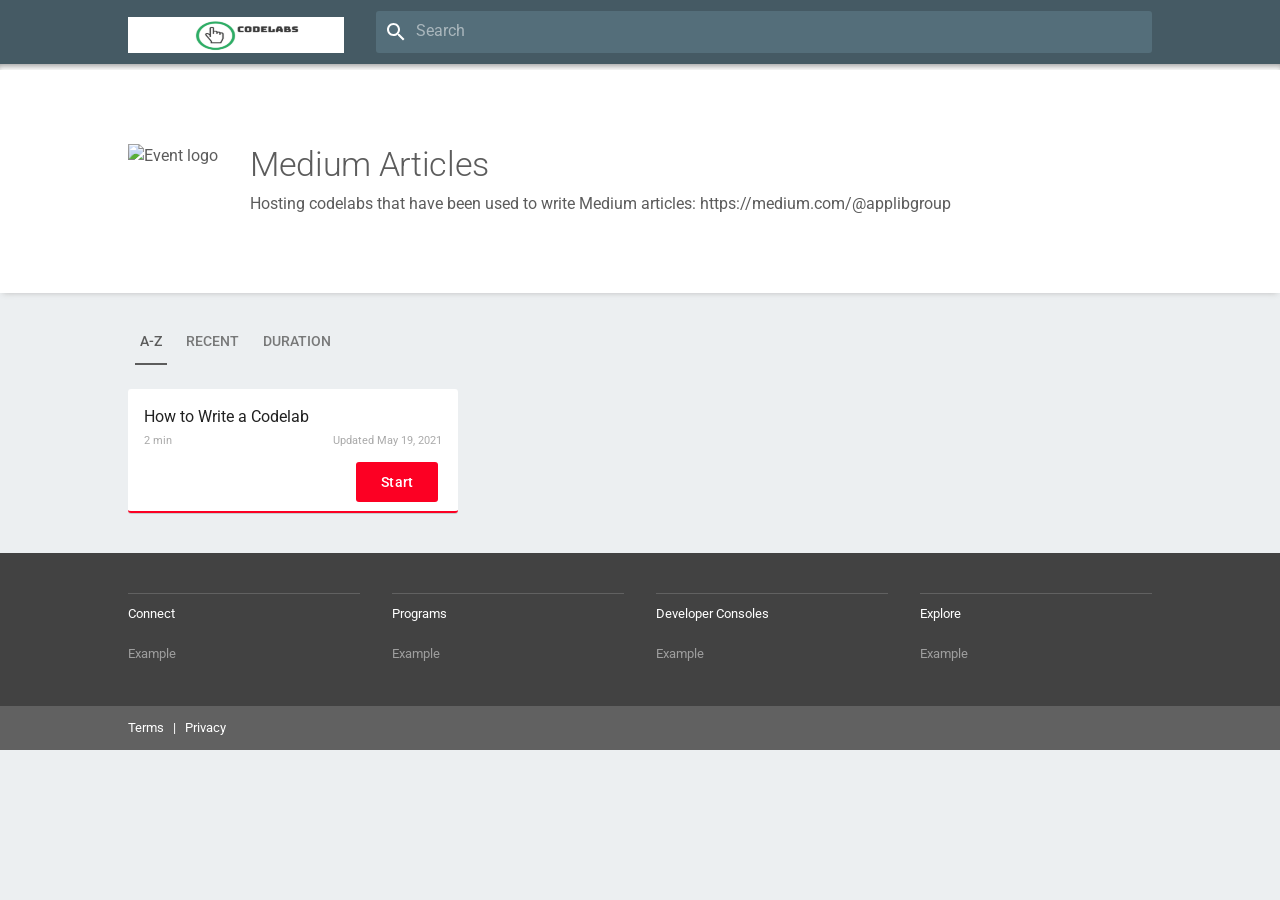
==== medium.html @ e2c579e4 "abc" ====
<!--
@license
Copyright (c) 2016 The Polymer Project Authors. All rights reserved.
This code may only be used under the BSD style license found at http://polymer.github.io/LICENSE.txt
The complete set of authors may be found at http://polymer.github.io/AUTHORS.txt
The complete set of contributors may be found at http://polymer.github.io/CONTRIBUTORS.txt
Code distributed by Google as part of the polymer project is also
subject to an additional IP rights grant found at http://polymer.github.io/PATENTS.txt
-->

<!doctype html>
<html lang="en">
<head>
  <meta charset="utf-8">
  <meta name="description" content="Hosting codelabs that have been used to write Medium articles: https://medium.com/@applibgroup">
  <meta name="viewport" content="width=device-width, initial-scale=1.0">
  <meta name="generator" content="Medium Articles">
  <meta name="application-name" content="Medium Articles">
  <link rel="canonical" href="https://example.com/medium/" />
  <link rel="preconnect" href="https://www.google-analytics.com" />

  <script>
    window.ga=window.ga||function(){(ga.q=ga.q||[]).push(arguments)};ga.l=+new Date;
    ga('create', 'UA-49880327-14', 'auto');
    ga('send', 'pageview');
    
  </script>
  <script async src='https://www.google-analytics.com/analytics.js'></script>

  <title>Medium Articles</title>

  <link rel="stylesheet" href="/styles/main.css">

  

  <link rel="import" href="/elements/elements.html">

  <style is="custom-style">
    :root {
      --paper-tabs-selection-bar-color: currentcolor;
      --paper-input-container-underline: {
        display: none;
      };
      --paper-input-container-underline-focus: {
        display: none;
      };
    }

    .dropdown-filter {
      --paper-input-container: {
        padding: 8px;
      }
    }
  </style>

  <meta name="apple-mobile-web-app-capable" content="yes">
  <meta name="apple-mobile-web-app-status-bar-style" content="#455a64">
  <meta name="apple-mobile-web-app-title" content="Medium Articles">
  <link rel="apple-touch-icon" sizes="180x180" href="/images/favicons/apple-touch-icon.png">
  <link rel="icon" type="image/png" sizes="32x32" href="/images/favicons/favicon-32x32.png">
  <link rel="icon" type="image/png" sizes="194x194" href="/images/favicons/favicon-194x194.png">
  <link rel="icon" type="image/png" sizes="192x192" href="/images/favicons/android-chrome-192x192.png">
  <link rel="icon" type="image/png" sizes="16x16" href="/images/favicons/favicon-16x16.png">
  <link rel="manifest" href="site.webmanifest">
  <link rel="mask-icon" href="/images/favicons/safari-pinned-tab.svg" color="#455a64">
  <meta name="msapplication-TileColor" content="#455a64">
  <meta name="msapplication-TileImage" content="/images/favicons/mstile-144x144.png">
  <meta name="theme-color" content="#455a64">

  <meta name="og:type" property="og:type" content="website" />
  <meta name="og:title" property="og:title" content="Medium Articles" />
  <meta name="og:description" property="og:description" content="Hosting codelabs that have been used to write Medium articles: https://medium.com/@applibgroup" />
  <meta name="og:url" property="og:url" content="https://example.com/medium/" />
  <meta name="og:site_name" property="og:site_name" content="Codelabs" />
  <meta name="og:determiner" property="og:determiner" content="the" />
  <meta name="og:locale" property="og:locale" content="en_US" />
  <meta name="og:image" property="og:image" content="/images/og-image.png" />
  <meta name="og:image:url" property="og:image:url" content="/images/og-image.png" />
  <meta name="og:image:type" property="og:image:type" content="image/png" />
  <meta name="og:image:width" property="og:image:width" content="1200" />
  <meta name="og:image:height" property="og:image:height" content="1200" />
  <meta name="og:image:alt" property="og:image:alt" content="Codelabs" />

  <meta name="twitter:card" property="twitter:card" content="summary_large_image" />
  <meta name="twitter:title" property="twitter:title" content="Medium Articles" />
  <meta name="twitter:description" property="twitter:description" content="Hosting codelabs that have been used to write Medium articles: https://medium.com/@applibgroup" />
  <meta name="twitter:image" property="twitter:image" content="/images/og-image.png" />
  <meta name="twitter:url" property="twitter:url" content="https://example.com/medium/" />
</head>

<body id="app" is="body-bind" class="loading fullbleed view">
  <paper-header-panel id="main" mode="standard" main>
    
    <div id="mainToolbar" class="paper-header">
      <div class="site-width layout horizontal">
        <a href="/">
          <img src="/images/logo.png" class="logo-devs" alt="Codelabs Logo">
        </a>
        <div id="searchbar">
          <paper-input-container no-label-float>
            <paper-icon-button prefix icon="search"></paper-icon-button>
            <label>Search</label>
            <input is="iron-input" bind-value="{{searchVal}}" on-keydown="onSearchKeyDown">
          </paper-input-container>
        </div>
      </div>
    </div>
    

    
    <header id="banner" down>
      <div class="site-width">
        <div class="banner-description">
            <img id="logo" src="/medium/medium-logo.jpg" alt="Event logo">
            <div class="banner-meta">
              <h3>Medium Articles</h3>
              <p>Hosting codelabs that have been used to write Medium articles: https://medium.com/@applibgroup</p>
              
            </div>
          </div>
      </div>
    </header>

    <main>
      <div id="filters" class="site-width layout horizontal center justified">
        <div id="sortby">
          <paper-tabs selected="0" noink on-iron-activate="sortBy">
            <paper-tab>A-Z</paper-tab>
            <paper-tab>Recent</paper-tab>
            <paper-tab>Duration</paper-tab>
          </paper-tabs>
        </div>

        </div>

      <card-sorter id="cards" class="site-width">
        
          
            
            <a href="/codelabs/how-to-write-a-codelab/index.html?index=..%2F..medium" on-tap="navigate"
               class="codelab-card category-sample"
               data-category="sample"
               data-title="How to Write a Codelab"
               data-duration="2"
               data-updated="2021-05-19T20:21:31+05:30"
               data-tags="medium"
               data-pin="">
              <div class="description">How to Write a Codelab</div>
              <div class="card-duration">
                <span>2 min </span>
                <span>Updated May 19, 2021</span>
              </div>
              <div class="card-footer">
                <div class="category-icon sample-icon"></div>
                <paper-button class="sample-bg">Start</paper-button>
              </div>
            </a>
          
      </card-sorter>

      <div id="loading-placeholder" class="site-width">
        Loading Codelabs, please wait...
      </div>
    </main>

    <footer id="footer">
      <div class="footer-wrapper site-width">
        <div class="link-list">
          <label>Connect</label>
          <ul>
            <li><a href="https://www.example.com/">Example</a></li>
          </ul>
        </div>
        <div class="link-list">
          <label>Programs</label>
          <ul>
            <li><a href="https://www.example.com/">Example</a></li>
          </ul>
        </div>
        <div class="link-list">
          <label>Developer Consoles</label>
          <ul>
            <li><a href="https://www.example.com/">Example</a></li>
          </ul>
        </div>
        <div class="link-list">
          <label>Explore</label>
           <ul>
            <li><a href="https://www.example.com/">Example</a></li>
          </ul>
        </div>
      </div>
    </footer>

    <div class="footerbar">
      <div class="site-width layout horizontal center justified">
        <span>
          <a href="https://example.com">Terms</a>
          &nbsp; | &nbsp;
          <a href="https://example.com">Privacy</a>
        </span>
      </div>
    </div>

  </paper-header-panel>

  <script src="/scripts/main.js"></script>
</body>
</html>
---- styles/main.css ----
/**
 * Copyright 2015 Google Inc. All rights reserved.
 *
 * Licensed under the Apache License, Version 2.0 (the "License");
 * you may not use this file except in compliance with the License.
 * You may obtain a copy of the License at
 *
 *     http://www.apache.org/licenses/LICENSE-2.0
 *
 * Unless required by applicable law or agreed to in writing, software
 * distributed under the License is distributed on an "AS IS" BASIS,
 * WITHOUT WARRANTIES OR CONDITIONS OF ANY KIND, either express or implied.
 * See the License for the specific language governing permissions and
 * limitations under the License.
 */
/**
 * Copyright 2015 Google Inc. All rights reserved.
 *
 * Licensed under the Apache License, Version 2.0 (the "License");
 * you may not use this file except in compliance with the License.
 * You may obtain a copy of the License at
 *
 *     http://www.apache.org/licenses/LICENSE-2.0
 *
 * Unless required by applicable law or agreed to in writing, software
 * distributed under the License is distributed on an "AS IS" BASIS,
 * WITHOUT WARRANTIES OR CONDITIONS OF ANY KIND, either express or implied.
 * See the License for the specific language governing permissions and
 * limitations under the License.
 */
/*******************************
          Flex Layout
*******************************/
.layout.horizontal,
.layout.horizontal-reverse,
.layout.vertical,
.layout.vertical-reverse {
  display: flex;
}

.layout.horizontal {
  flex-direction: row;
}

.layout.vertical {
  flex-direction: column;
}

.layout.wrap {
  flex-wrap: wrap;
}

.flex,
.flex-1 {
  -ms-flex: 1;
  -webkit-flex: 1;
  flex: 1;
}

/* alignment in cross axis */
.layout.start {
  align-items: flex-start;
}

.layout.center,
.layout.center-center {
  align-items: center;
}

.layout.end {
  align-items: flex-end;
}

/* alignment in main axis */
.layout.start-justified {
  justify-content: flex-start;
}

.layout.center-justified,
.layout.center-center {
  justify-content: center;
}

.layout.end-justified {
  justify-content: flex-end;
}

.layout.around-justified {
  justify-content: space-around;
}

.layout.justified {
  justify-content: space-between;
}

/* self alignment */
.self-start {
  align-self: flex-start;
}

.self-center {
  align-self: center;
}

.self-end {
  align-self: flex-end;
}

.self-stretch {
  align-self: stretch;
}

/*******************************
          Other Layout
*******************************/
.block {
  display: block;
}

/* IE 10 support for HTML5 hidden attr */
[hidden] {
  display: none !important;
}

.invisible {
  visibility: hidden !important;
}

.relative {
  position: relative;
}

.fit {
  position: absolute;
  top: 0;
  right: 0;
  bottom: 0;
  left: 0;
}

body.fullbleed {
  margin: 0;
  height: 100vh;
}

.scroll {
  -webkit-overflow-scrolling: touch;
  overflow: auto;
}

/**
 * Copyright 2015 Google Inc. All rights reserved.
 *
 * Licensed under the Apache License, Version 2.0 (the "License");
 * you may not use this file except in compliance with the License.
 * You may obtain a copy of the License at
 *
 *     http://www.apache.org/licenses/LICENSE-2.0
 *
 * Unless required by applicable law or agreed to in writing, software
 * distributed under the License is distributed on an "AS IS" BASIS,
 * WITHOUT WARRANTIES OR CONDITIONS OF ANY KIND, either express or implied.
 * See the License for the specific language governing permissions and
 * limitations under the License.
 */
/**
 * Copyright 2015 Google Inc. All rights reserved.
 *
 * Licensed under the Apache License, Version 2.0 (the "License");
 * you may not use this file except in compliance with the License.
 * You may obtain a copy of the License at
 *
 *     http://www.apache.org/licenses/LICENSE-2.0
 *
 * Unless required by applicable law or agreed to in writing, software
 * distributed under the License is distributed on an "AS IS" BASIS,
 * WITHOUT WARRANTIES OR CONDITIONS OF ANY KIND, either express or implied.
 * See the License for the specific language governing permissions and
 * limitations under the License.
 */
body {
  font-family: 'Roboto', 'Noto', sans-serif;
  -webkit-font-smoothing: antialiased;
  font-size: 16px;
  font-weight: 400;
  line-height: 24px;
  color: #5c5c5c;
}

h1 {
  font-family: 'Roboto', 'Noto', sans-serif;
  -webkit-font-smoothing: antialiased;
  white-space: nowrap;
  overflow: hidden;
  text-overflow: ellipsis;
  font-size: 56px;
  font-weight: 400;
  letter-spacing: -.026em;
  line-height: 60px;
}

h2 {
  font-family: 'Roboto', 'Noto', sans-serif;
  -webkit-font-smoothing: antialiased;
  font-size: 45px;
  font-weight: 400;
  letter-spacing: -.018em;
  line-height: 48px;
}

h3 {
  font-family: 'Roboto', 'Noto', sans-serif;
  -webkit-font-smoothing: antialiased;
  font-size: 34px;
  font-weight: 400;
  letter-spacing: -.01em;
  line-height: 40px;
}

h4 {
  font-family: 'Roboto', 'Noto', sans-serif;
  -webkit-font-smoothing: antialiased;
  font-size: 24px;
  font-weight: 400;
  letter-spacing: -.012em;
  line-height: 32px;
}

/**
 * Copyright 2015 Google Inc. All rights reserved.
 *
 * Licensed under the Apache License, Version 2.0 (the "License");
 * you may not use this file except in compliance with the License.
 * You may obtain a copy of the License at
 *
 *     http://www.apache.org/licenses/LICENSE-2.0
 *
 * Unless required by applicable law or agreed to in writing, software
 * distributed under the License is distributed on an "AS IS" BASIS,
 * WITHOUT WARRANTIES OR CONDITIONS OF ANY KIND, either express or implied.
 * See the License for the specific language governing permissions and
 * limitations under the License.
 */
/**
 * Copyright 2015 Google Inc. All rights reserved.
 *
 * Licensed under the Apache License, Version 2.0 (the "License");
 * you may not use this file except in compliance with the License.
 * You may obtain a copy of the License at
 *
 *     http://www.apache.org/licenses/LICENSE-2.0
 *
 * Unless required by applicable law or agreed to in writing, software
 * distributed under the License is distributed on an "AS IS" BASIS,
 * WITHOUT WARRANTIES OR CONDITIONS OF ANY KIND, either express or implied.
 * See the License for the specific language governing permissions and
 * limitations under the License.
 */
/* Colors */
/* Typography */
/* Breakpoints */
/**
 * Copyright 2015 Google Inc. All rights reserved.
 *
 * Licensed under the Apache License, Version 2.0 (the "License");
 * you may not use this file except in compliance with the License.
 * You may obtain a copy of the License at
 *
 *     http://www.apache.org/licenses/LICENSE-2.0
 *
 * Unless required by applicable law or agreed to in writing, software
 * distributed under the License is distributed on an "AS IS" BASIS,
 * WITHOUT WARRANTIES OR CONDITIONS OF ANY KIND, either express or implied.
 * See the License for the specific language governing permissions and
 * limitations under the License.
 */
* {
  box-sizing: border-box;
  margin: 0;
  outline: none;
}

body {
  background: #ECEFF1;
}

body.view #banner {
  padding-top: calc(56px + 24px);
  padding-bottom: 24px;
  position: relative;
}

body #loading-placeholder {
  display: none;
  padding: 40px 0;
  text-align: center;
}

body.loading card-sorter#cards {
  display: none;
}

body.loading div#filters,
body.loading div#searchbar {
  display: none;
}

body.loading div#loading-placeholder {
  display: block;
}

b {
  font-weight: 500;
}

a {
  text-decoration: none;
  color: currentcolor;
}

ul, li {
  list-style: none;
  padding: 0;
}

.site-width {
  margin: 0 auto;
  width: 90vw;
  max-width: 1024px;
}

#banner {
  background-color: #fff;
  padding: 0 40px 0 40px;
  padding: 40px 0 48px 0;
  box-shadow: 0px 3px 6px -3px #BDBDBD;
}

#banner[down] .banner-slider {
  transform: none;
}

#banner[down] .banner-title {
  visibility: hidden;
}

#banner h2, #banner h3 {
  font-weight: 300;
}

#banner #logo {
  height: 125px;
  width: auto;
  max-width: 100%;
}

#banner .banner-slider {
  position: absolute;
  top: 0;
  max-width: 100%;
  width: 100%;
  background-color: #ECEFF1;
  color: #546E7A;
  padding: 8px 0;
  transform: translateY(-100%);
  transition: transform 400ms cubic-bezier(0, 0, 0.2, 1);
  will-change: transform;
}

#banner .banner-slider h3 {
  font-size: 30px;
}

#banner .banner_arrows {
  margin-left: 16px;
}

#banner .banner-title {
  margin-bottom: 8px;
}

#banner .banner-description .banner-meta {
  padding: 0 32px 0 32px;
}

#banner .banner-description .banner-meta h3 {
  margin-bottom: 8px;
}

#banner paper-button {
  font-family: 'Roboto', 'Noto', sans-serif;
  -webkit-font-smoothing: antialiased;
  font-size: 14px;
  font-weight: 500;
  text-transform: uppercase;
  line-height: 1;
  letter-spacing: 0.01em;
  background-color: #607D8B;
  padding: 8px 16px;
  min-width: 150px;
  color: #fff;
  text-align: center;
  line-height: initial;
}

#banner paper-button.iron-selected {
  background-color: #455a64;
}

#sortby {
  padding: 24px 0;
  justify-content: center;
}

#sortby paper-tabs {
  text-transform: uppercase;
}

#sortby paper-tabs paper-tab {
  padding: 0 5px;
  margin: auto 7px;
}

.paper-button-0,
.paper-menu-button-0 {
  border-radius: 3px !important;
}

.dropdown-filter {
  background-color: #fff;
  border-radius: 3px;
}

.dropdown-content {
  border-radius: 3px !important;
}

.dropdown-content paper-item:hover {
  background: #EEEEEE;
  cursor: pointer;
}

@media (max-width: 767px) {
  #banner {
    padding: 16px 0;
    line-height: 16px;
  }
  #banner paper-button {
    display: inline-block;
    margin: 16px 0 0 0;
  }
  #filters {
    padding: 0;
    margin: 0;
    height: 20px;
    visibility: hidden;
  }
  .banner-info {
    line-height: 24px;
    align-self: flex-start;
    width: 100%;
  }
  .banner-description {
    display: flex;
    flex-direction: column;
    align-items: center;
  }
  .banner-technologies {
    position: absolute;
    width: 100%;
    left: 0;
    z-index: 1;
  }
  .banner-title {
    font-size: 7vw;
  }
  .banner-meta {
    display: none;
  }
  #logo {
    margin-bottom: 16px;
  }
  .filters {
    width: 100%;
  }
}

@media (min-width: 768px) {
  #banner paper-button {
    margin-bottom: 16px;
  }
  #banner .banner-title {
    margin-bottom: 16px;
  }
  .banner-info {
    margin-right: 32px;
    line-height: 32px;
  }
  .banner-info a {
    text-decoration: underline;
  }
  .banner-description {
    display: flex;
  }
  .banner-description .banner-info {
    flex: 1;
  }
}

/**
 * Copyright 2015 Google Inc. All rights reserved.
 *
 * Licensed under the Apache License, Version 2.0 (the "License");
 * you may not use this file except in compliance with the License.
 * You may obtain a copy of the License at
 *
 *     http://www.apache.org/licenses/LICENSE-2.0
 *
 * Unless required by applicable law or agreed to in writing, software
 * distributed under the License is distributed on an "AS IS" BASIS,
 * WITHOUT WARRANTIES OR CONDITIONS OF ANY KIND, either express or implied.
 * See the License for the specific language governing permissions and
 * limitations under the License.
 */
/**
 * Copyright 2015 Google Inc. All rights reserved.
 *
 * Licensed under the Apache License, Version 2.0 (the "License");
 * you may not use this file except in compliance with the License.
 * You may obtain a copy of the License at
 *
 *     http://www.apache.org/licenses/LICENSE-2.0
 *
 * Unless required by applicable law or agreed to in writing, software
 * distributed under the License is distributed on an "AS IS" BASIS,
 * WITHOUT WARRANTIES OR CONDITIONS OF ANY KIND, either express or implied.
 * See the License for the specific language governing permissions and
 * limitations under the License.
 */
/* Colors */
/* Typography */
/* Breakpoints */
#mainToolbar {
  display: flex;
  align-items: center;
  height: 64px;
  background-color: #455a64;
  color: #fff;
  padding: 16px;
}

#mainToolbar paper-icon-button[icon="menu"] {
  flex-shrink: 0;
}

#mainToolbar a {
  display: flex;
  align-items: center;
}

#mainToolbar .logo-icon {
  margin-right: 16px;
  width: 30px;
  height: 24px;
}

#mainToolbar .logo-devs {
  width: 216px;
  height: 36px;
  margin-top: 5px;
}

#searchbar {
  border-radius: 3px;
}

#searchbar paper-input-container {
  padding: 0;
}

#searchbar paper-input-container label, #searchbar paper-input-container input {
  color: #fff;
}

#searchbar paper-input-container label {
  opacity: 0.5;
}

@media (min-width: 768px) {
  #searchbar {
    background-color: #546E7A;
    transition: background-color 400ms cubic-bezier(0, 0, 0.2, 1);
    width: 100%;
  }
  #searchbar:hover {
    background-color: #78909C;
  }
  .logo-devs {
    margin: 5px 32px 0 0;
  }
}

@media (max-width: 767px) {
  #searchbar paper-input-container {
    display: none;
  }
  #mainToolbar {
    height: 56px;
  }
  #mainToolbar paper-icon-button[icon="menu"] {
    width: 40px;
    margin-right: 8px;
  }
}

/**
 * Copyright 2015 Google Inc. All rights reserved.
 *
 * Licensed under the Apache License, Version 2.0 (the "License");
 * you may not use this file except in compliance with the License.
 * You may obtain a copy of the License at
 *
 *     http://www.apache.org/licenses/LICENSE-2.0
 *
 * Unless required by applicable law or agreed to in writing, software
 * distributed under the License is distributed on an "AS IS" BASIS,
 * WITHOUT WARRANTIES OR CONDITIONS OF ANY KIND, either express or implied.
 * See the License for the specific language governing permissions and
 * limitations under the License.
 */
/**
 * Copyright 2015 Google Inc. All rights reserved.
 *
 * Licensed under the Apache License, Version 2.0 (the "License");
 * you may not use this file except in compliance with the License.
 * You may obtain a copy of the License at
 *
 *     http://www.apache.org/licenses/LICENSE-2.0
 *
 * Unless required by applicable law or agreed to in writing, software
 * distributed under the License is distributed on an "AS IS" BASIS,
 * WITHOUT WARRANTIES OR CONDITIONS OF ANY KIND, either express or implied.
 * See the License for the specific language governing permissions and
 * limitations under the License.
 */
/* Colors */
/* Typography */
/* Breakpoints */
/**
 * Copyright 2015 Google Inc. All rights reserved.
 *
 * Licensed under the Apache License, Version 2.0 (the "License");
 * you may not use this file except in compliance with the License.
 * You may obtain a copy of the License at
 *
 *     http://www.apache.org/licenses/LICENSE-2.0
 *
 * Unless required by applicable law or agreed to in writing, software
 * distributed under the License is distributed on an "AS IS" BASIS,
 * WITHOUT WARRANTIES OR CONDITIONS OF ANY KIND, either express or implied.
 * See the License for the specific language governing permissions and
 * limitations under the License.
 */
/* Google colors */
/* Other colors */
/* Mixins */
/* Actual CSS classes */
.about-bg, .ads-bg, .android-wear-bg, .assistant-bg, .docs-bg, .drive-bg, .blockly-bg, .chrome-bg, .google-chrome-bg, .googlechrome-bg, .cloud-bg, .cloud-about-bg, .cloud-general-bg, .cloud-other-bg, .cloud-others-bg, .cloud-platform-bg, .cloud-tools-bg, .cloud-cloud-tools-bg, .cloud-appengine-bg, .cloud-app-engine-bg, .cloud-bigquery-bg, .cloud-big-query-bg, .bigquery-bg, .big-query-bg, .cloud-build-bg, .cloud-compute-bg, .cloud-compute-engine-bg, .cloud-data-bg, .cloud-datalab-bg, .cloud-data-lab-bg, .cloud-iam-bg, .cloud-iot-bg, .cloud-iot-core-bg, .iot-core-bg, .iot-bg, .cloud-key-management-service-bg, .cloud-kms-bg, .cloud-ml-bg, .cloud-machine-learning-bg, .cloud-monitoring-bg, .cloud-monitor-bg, .cloud-networking-bg, .cloud-network-bg, .cloud-security-bg, .cloud-security-command-center-bg, .cloud-sql-bg, .cloud-web-bg, .search-bg, .wear-bg, .wear-os-bg, .web-bg {
  background-color: #4285f4;
}

.codelab-card.category-about, .codelab-card.category-ads, .codelab-card.category-android-wear, .codelab-card.category-assistant, .codelab-card.category-docs, .codelab-card.category-drive, .codelab-card.category-blockly, .codelab-card.category-chrome, .codelab-card.category-google-chrome, .codelab-card.category-googlechrome, .codelab-card.category-cloud, .codelab-card.category-cloud-about, .codelab-card.category-cloud-general, .codelab-card.category-cloud-other, .codelab-card.category-cloud-others, .codelab-card.category-cloud-platform, .codelab-card.category-cloud-tools, .codelab-card.category-cloud-cloud-tools, .codelab-card.category-cloud-appengine, .codelab-card.category-cloud-app-engine, .codelab-card.category-cloud-bigquery, .codelab-card.category-cloud-big-query, .codelab-card.category-bigquery, .codelab-card.category-big-query, .codelab-card.category-cloud-build, .codelab-card.category-cloud-compute, .codelab-card.category-cloud-compute-engine, .codelab-card.category-cloud-data, .codelab-card.category-cloud-datalab, .codelab-card.category-cloud-data-lab, .codelab-card.category-cloud-iam, .codelab-card.category-cloud-iot, .codelab-card.category-cloud-iot-core, .codelab-card.category-iot-core, .codelab-card.category-iot, .codelab-card.category-cloud-key-management-service, .codelab-card.category-cloud-kms, .codelab-card.category-cloud-ml, .codelab-card.category-cloud-machine-learning, .codelab-card.category-cloud-monitoring, .codelab-card.category-cloud-monitor, .codelab-card.category-cloud-networking, .codelab-card.category-cloud-network, .codelab-card.category-cloud-security, .codelab-card.category-cloud-security-command-center, .codelab-card.category-cloud-sql, .codelab-card.category-cloud-web, .codelab-card.category-search, .codelab-card.category-wear, .codelab-card.category-wear-os, .codelab-card.category-web {
  border-bottom-color: #4285f4;
}

.about-icon, .search-icon {
  background-image: url("/images/icons/google-g.svg");
}

.about-bg, .ads-bg, .android-wear-bg, .assistant-bg, .docs-bg, .drive-bg, .blockly-bg, .chrome-bg, .google-chrome-bg, .googlechrome-bg, .cloud-bg, .cloud-about-bg, .cloud-general-bg, .cloud-other-bg, .cloud-others-bg, .cloud-platform-bg, .cloud-tools-bg, .cloud-cloud-tools-bg, .cloud-appengine-bg, .cloud-app-engine-bg, .cloud-bigquery-bg, .cloud-big-query-bg, .bigquery-bg, .big-query-bg, .cloud-build-bg, .cloud-compute-bg, .cloud-compute-engine-bg, .cloud-data-bg, .cloud-datalab-bg, .cloud-data-lab-bg, .cloud-iam-bg, .cloud-iot-bg, .cloud-iot-core-bg, .iot-core-bg, .iot-bg, .cloud-key-management-service-bg, .cloud-kms-bg, .cloud-ml-bg, .cloud-machine-learning-bg, .cloud-monitoring-bg, .cloud-monitor-bg, .cloud-networking-bg, .cloud-network-bg, .cloud-security-bg, .cloud-security-command-center-bg, .cloud-sql-bg, .cloud-web-bg, .search-bg, .wear-bg, .wear-os-bg, .web-bg {
  background-color: #4285f4;
}

.codelab-card.category-about, .codelab-card.category-ads, .codelab-card.category-android-wear, .codelab-card.category-assistant, .codelab-card.category-docs, .codelab-card.category-drive, .codelab-card.category-blockly, .codelab-card.category-chrome, .codelab-card.category-google-chrome, .codelab-card.category-googlechrome, .codelab-card.category-cloud, .codelab-card.category-cloud-about, .codelab-card.category-cloud-general, .codelab-card.category-cloud-other, .codelab-card.category-cloud-others, .codelab-card.category-cloud-platform, .codelab-card.category-cloud-tools, .codelab-card.category-cloud-cloud-tools, .codelab-card.category-cloud-appengine, .codelab-card.category-cloud-app-engine, .codelab-card.category-cloud-bigquery, .codelab-card.category-cloud-big-query, .codelab-card.category-bigquery, .codelab-card.category-big-query, .codelab-card.category-cloud-build, .codelab-card.category-cloud-compute, .codelab-card.category-cloud-compute-engine, .codelab-card.category-cloud-data, .codelab-card.category-cloud-datalab, .codelab-card.category-cloud-data-lab, .codelab-card.category-cloud-iam, .codelab-card.category-cloud-iot, .codelab-card.category-cloud-iot-core, .codelab-card.category-iot-core, .codelab-card.category-iot, .codelab-card.category-cloud-key-management-service, .codelab-card.category-cloud-kms, .codelab-card.category-cloud-ml, .codelab-card.category-cloud-machine-learning, .codelab-card.category-cloud-monitoring, .codelab-card.category-cloud-monitor, .codelab-card.category-cloud-networking, .codelab-card.category-cloud-network, .codelab-card.category-cloud-security, .codelab-card.category-cloud-security-command-center, .codelab-card.category-cloud-sql, .codelab-card.category-cloud-web, .codelab-card.category-search, .codelab-card.category-wear, .codelab-card.category-wear-os, .codelab-card.category-web {
  border-bottom-color: #4285f4;
}

.ads-icon {
  background-image: url("/images/icons/google-ads.svg");
}

.analytics-bg {
  background-color: #f37c22;
}

.codelab-card.category-analytics {
  border-bottom-color: #f37c22;
}

.analytics-icon {
  background-image: url("/images/icons/google-analytics.svg");
}

.android-bg, .android-kotlin-bg, .android-tv-bg {
  background-color: #a4c639;
}

.codelab-card.category-android, .codelab-card.category-android-kotlin, .codelab-card.category-android-tv {
  border-bottom-color: #a4c639;
}

.android-icon, .android-kotlin-icon, .android-tv-icon {
  background-image: url("/images/icons/android.svg");
}

.android-auto-bg {
  background-color: #03a9f4;
}

.codelab-card.category-android-auto {
  border-bottom-color: #03a9f4;
}

.android-auto-icon {
  background-image: url("/images/icons/android-auto.svg");
}

.android-things-bg {
  background-color: #6c6c6c;
}

.codelab-card.category-android-things {
  border-bottom-color: #6c6c6c;
}

.android-things-icon {
  background-image: url("/images/icons/android-things.svg");
}

.about-bg, .ads-bg, .android-wear-bg, .assistant-bg, .docs-bg, .drive-bg, .blockly-bg, .chrome-bg, .google-chrome-bg, .googlechrome-bg, .cloud-bg, .cloud-about-bg, .cloud-general-bg, .cloud-other-bg, .cloud-others-bg, .cloud-platform-bg, .cloud-tools-bg, .cloud-cloud-tools-bg, .cloud-appengine-bg, .cloud-app-engine-bg, .cloud-bigquery-bg, .cloud-big-query-bg, .bigquery-bg, .big-query-bg, .cloud-build-bg, .cloud-compute-bg, .cloud-compute-engine-bg, .cloud-data-bg, .cloud-datalab-bg, .cloud-data-lab-bg, .cloud-iam-bg, .cloud-iot-bg, .cloud-iot-core-bg, .iot-core-bg, .iot-bg, .cloud-key-management-service-bg, .cloud-kms-bg, .cloud-ml-bg, .cloud-machine-learning-bg, .cloud-monitoring-bg, .cloud-monitor-bg, .cloud-networking-bg, .cloud-network-bg, .cloud-security-bg, .cloud-security-command-center-bg, .cloud-sql-bg, .cloud-web-bg, .search-bg, .wear-bg, .wear-os-bg, .web-bg {
  background-color: #4285f4;
}

.codelab-card.category-about, .codelab-card.category-ads, .codelab-card.category-android-wear, .codelab-card.category-assistant, .codelab-card.category-docs, .codelab-card.category-drive, .codelab-card.category-blockly, .codelab-card.category-chrome, .codelab-card.category-google-chrome, .codelab-card.category-googlechrome, .codelab-card.category-cloud, .codelab-card.category-cloud-about, .codelab-card.category-cloud-general, .codelab-card.category-cloud-other, .codelab-card.category-cloud-others, .codelab-card.category-cloud-platform, .codelab-card.category-cloud-tools, .codelab-card.category-cloud-cloud-tools, .codelab-card.category-cloud-appengine, .codelab-card.category-cloud-app-engine, .codelab-card.category-cloud-bigquery, .codelab-card.category-cloud-big-query, .codelab-card.category-bigquery, .codelab-card.category-big-query, .codelab-card.category-cloud-build, .codelab-card.category-cloud-compute, .codelab-card.category-cloud-compute-engine, .codelab-card.category-cloud-data, .codelab-card.category-cloud-datalab, .codelab-card.category-cloud-data-lab, .codelab-card.category-cloud-iam, .codelab-card.category-cloud-iot, .codelab-card.category-cloud-iot-core, .codelab-card.category-iot-core, .codelab-card.category-iot, .codelab-card.category-cloud-key-management-service, .codelab-card.category-cloud-kms, .codelab-card.category-cloud-ml, .codelab-card.category-cloud-machine-learning, .codelab-card.category-cloud-monitoring, .codelab-card.category-cloud-monitor, .codelab-card.category-cloud-networking, .codelab-card.category-cloud-network, .codelab-card.category-cloud-security, .codelab-card.category-cloud-security-command-center, .codelab-card.category-cloud-sql, .codelab-card.category-cloud-web, .codelab-card.category-search, .codelab-card.category-wear, .codelab-card.category-wear-os, .codelab-card.category-web {
  border-bottom-color: #4285f4;
}

.android-wear-icon, .wear-icon, .wear-os-icon {
  background-image: url("/images/icons/wear-os.svg");
}

.about-bg, .ads-bg, .android-wear-bg, .assistant-bg, .docs-bg, .drive-bg, .blockly-bg, .chrome-bg, .google-chrome-bg, .googlechrome-bg, .cloud-bg, .cloud-about-bg, .cloud-general-bg, .cloud-other-bg, .cloud-others-bg, .cloud-platform-bg, .cloud-tools-bg, .cloud-cloud-tools-bg, .cloud-appengine-bg, .cloud-app-engine-bg, .cloud-bigquery-bg, .cloud-big-query-bg, .bigquery-bg, .big-query-bg, .cloud-build-bg, .cloud-compute-bg, .cloud-compute-engine-bg, .cloud-data-bg, .cloud-datalab-bg, .cloud-data-lab-bg, .cloud-iam-bg, .cloud-iot-bg, .cloud-iot-core-bg, .iot-core-bg, .iot-bg, .cloud-key-management-service-bg, .cloud-kms-bg, .cloud-ml-bg, .cloud-machine-learning-bg, .cloud-monitoring-bg, .cloud-monitor-bg, .cloud-networking-bg, .cloud-network-bg, .cloud-security-bg, .cloud-security-command-center-bg, .cloud-sql-bg, .cloud-web-bg, .search-bg, .wear-bg, .wear-os-bg, .web-bg {
  background-color: #4285f4;
}

.codelab-card.category-about, .codelab-card.category-ads, .codelab-card.category-android-wear, .codelab-card.category-assistant, .codelab-card.category-docs, .codelab-card.category-drive, .codelab-card.category-blockly, .codelab-card.category-chrome, .codelab-card.category-google-chrome, .codelab-card.category-googlechrome, .codelab-card.category-cloud, .codelab-card.category-cloud-about, .codelab-card.category-cloud-general, .codelab-card.category-cloud-other, .codelab-card.category-cloud-others, .codelab-card.category-cloud-platform, .codelab-card.category-cloud-tools, .codelab-card.category-cloud-cloud-tools, .codelab-card.category-cloud-appengine, .codelab-card.category-cloud-app-engine, .codelab-card.category-cloud-bigquery, .codelab-card.category-cloud-big-query, .codelab-card.category-bigquery, .codelab-card.category-big-query, .codelab-card.category-cloud-build, .codelab-card.category-cloud-compute, .codelab-card.category-cloud-compute-engine, .codelab-card.category-cloud-data, .codelab-card.category-cloud-datalab, .codelab-card.category-cloud-data-lab, .codelab-card.category-cloud-iam, .codelab-card.category-cloud-iot, .codelab-card.category-cloud-iot-core, .codelab-card.category-iot-core, .codelab-card.category-iot, .codelab-card.category-cloud-key-management-service, .codelab-card.category-cloud-kms, .codelab-card.category-cloud-ml, .codelab-card.category-cloud-machine-learning, .codelab-card.category-cloud-monitoring, .codelab-card.category-cloud-monitor, .codelab-card.category-cloud-networking, .codelab-card.category-cloud-network, .codelab-card.category-cloud-security, .codelab-card.category-cloud-security-command-center, .codelab-card.category-cloud-sql, .codelab-card.category-cloud-web, .codelab-card.category-search, .codelab-card.category-wear, .codelab-card.category-wear-os, .codelab-card.category-web {
  border-bottom-color: #4285f4;
}

.assistant-icon {
  background-image: url("/images/icons/google-assistant.svg");
}

.ar-bg, .ar-core-bg, .augmented-reality-bg, .augmented-reality-core-bg {
  background-color: #4a148c;
}

.codelab-card.category-ar, .codelab-card.category-ar-core, .codelab-card.category-augmented-reality, .codelab-card.category-augmented-reality-core {
  border-bottom-color: #4a148c;
}

.ar-icon, .ar-core-icon, .augmented-reality-icon, .augmented-reality-core-icon {
  background-image: url("/images/icons/ar-core.svg");
}

.cardboard-bg, .games-bg, .play-games-bg, .vr-bg, .virtualreality-bg, .virtualreality-games-bg, .virtual-reality-bg, .virtual-reality-games-bg {
  background-color: #f16523;
}

.codelab-card.category-cardboard, .codelab-card.category-games, .codelab-card.category-play-games, .codelab-card.category-vr, .codelab-card.category-virtualreality, .codelab-card.category-virtualreality-games, .codelab-card.category-virtual-reality, .codelab-card.category-virtual-reality-games {
  border-bottom-color: #f16523;
}

.cardboard-icon, .games-icon, .play-games-icon, .vr-icon, .virtualreality-icon, .virtualreality-games-icon, .virtual-reality-icon, .virtual-reality-games-icon {
  background-image: url("/images/icons/cardboard.svg");
}

.gsuite-bg, .g-suite-bg, .apps-bg {
  background-color: #9aa0a6;
}

.codelab-card.category-gsuite, .codelab-card.category-g-suite, .codelab-card.category-apps {
  border-bottom-color: #9aa0a6;
}

.gsuite-icon, .g-suite-icon, .apps-icon {
  background-image: url("/images/icons/gsuite.svg");
}

.about-bg, .ads-bg, .android-wear-bg, .assistant-bg, .docs-bg, .drive-bg, .blockly-bg, .chrome-bg, .google-chrome-bg, .googlechrome-bg, .cloud-bg, .cloud-about-bg, .cloud-general-bg, .cloud-other-bg, .cloud-others-bg, .cloud-platform-bg, .cloud-tools-bg, .cloud-cloud-tools-bg, .cloud-appengine-bg, .cloud-app-engine-bg, .cloud-bigquery-bg, .cloud-big-query-bg, .bigquery-bg, .big-query-bg, .cloud-build-bg, .cloud-compute-bg, .cloud-compute-engine-bg, .cloud-data-bg, .cloud-datalab-bg, .cloud-data-lab-bg, .cloud-iam-bg, .cloud-iot-bg, .cloud-iot-core-bg, .iot-core-bg, .iot-bg, .cloud-key-management-service-bg, .cloud-kms-bg, .cloud-ml-bg, .cloud-machine-learning-bg, .cloud-monitoring-bg, .cloud-monitor-bg, .cloud-networking-bg, .cloud-network-bg, .cloud-security-bg, .cloud-security-command-center-bg, .cloud-sql-bg, .cloud-web-bg, .search-bg, .wear-bg, .wear-os-bg, .web-bg {
  background-color: #4285f4;
}

.codelab-card.category-about, .codelab-card.category-ads, .codelab-card.category-android-wear, .codelab-card.category-assistant, .codelab-card.category-docs, .codelab-card.category-drive, .codelab-card.category-blockly, .codelab-card.category-chrome, .codelab-card.category-google-chrome, .codelab-card.category-googlechrome, .codelab-card.category-cloud, .codelab-card.category-cloud-about, .codelab-card.category-cloud-general, .codelab-card.category-cloud-other, .codelab-card.category-cloud-others, .codelab-card.category-cloud-platform, .codelab-card.category-cloud-tools, .codelab-card.category-cloud-cloud-tools, .codelab-card.category-cloud-appengine, .codelab-card.category-cloud-app-engine, .codelab-card.category-cloud-bigquery, .codelab-card.category-cloud-big-query, .codelab-card.category-bigquery, .codelab-card.category-big-query, .codelab-card.category-cloud-build, .codelab-card.category-cloud-compute, .codelab-card.category-cloud-compute-engine, .codelab-card.category-cloud-data, .codelab-card.category-cloud-datalab, .codelab-card.category-cloud-data-lab, .codelab-card.category-cloud-iam, .codelab-card.category-cloud-iot, .codelab-card.category-cloud-iot-core, .codelab-card.category-iot-core, .codelab-card.category-iot, .codelab-card.category-cloud-key-management-service, .codelab-card.category-cloud-kms, .codelab-card.category-cloud-ml, .codelab-card.category-cloud-machine-learning, .codelab-card.category-cloud-monitoring, .codelab-card.category-cloud-monitor, .codelab-card.category-cloud-networking, .codelab-card.category-cloud-network, .codelab-card.category-cloud-security, .codelab-card.category-cloud-security-command-center, .codelab-card.category-cloud-sql, .codelab-card.category-cloud-web, .codelab-card.category-search, .codelab-card.category-wear, .codelab-card.category-wear-os, .codelab-card.category-web {
  border-bottom-color: #4285f4;
}

.docs-icon {
  background-image: url("/images/icons/google-docs.svg");
}

.about-bg, .ads-bg, .android-wear-bg, .assistant-bg, .docs-bg, .drive-bg, .blockly-bg, .chrome-bg, .google-chrome-bg, .googlechrome-bg, .cloud-bg, .cloud-about-bg, .cloud-general-bg, .cloud-other-bg, .cloud-others-bg, .cloud-platform-bg, .cloud-tools-bg, .cloud-cloud-tools-bg, .cloud-appengine-bg, .cloud-app-engine-bg, .cloud-bigquery-bg, .cloud-big-query-bg, .bigquery-bg, .big-query-bg, .cloud-build-bg, .cloud-compute-bg, .cloud-compute-engine-bg, .cloud-data-bg, .cloud-datalab-bg, .cloud-data-lab-bg, .cloud-iam-bg, .cloud-iot-bg, .cloud-iot-core-bg, .iot-core-bg, .iot-bg, .cloud-key-management-service-bg, .cloud-kms-bg, .cloud-ml-bg, .cloud-machine-learning-bg, .cloud-monitoring-bg, .cloud-monitor-bg, .cloud-networking-bg, .cloud-network-bg, .cloud-security-bg, .cloud-security-command-center-bg, .cloud-sql-bg, .cloud-web-bg, .search-bg, .wear-bg, .wear-os-bg, .web-bg {
  background-color: #4285f4;
}

.codelab-card.category-about, .codelab-card.category-ads, .codelab-card.category-android-wear, .codelab-card.category-assistant, .codelab-card.category-docs, .codelab-card.category-drive, .codelab-card.category-blockly, .codelab-card.category-chrome, .codelab-card.category-google-chrome, .codelab-card.category-googlechrome, .codelab-card.category-cloud, .codelab-card.category-cloud-about, .codelab-card.category-cloud-general, .codelab-card.category-cloud-other, .codelab-card.category-cloud-others, .codelab-card.category-cloud-platform, .codelab-card.category-cloud-tools, .codelab-card.category-cloud-cloud-tools, .codelab-card.category-cloud-appengine, .codelab-card.category-cloud-app-engine, .codelab-card.category-cloud-bigquery, .codelab-card.category-cloud-big-query, .codelab-card.category-bigquery, .codelab-card.category-big-query, .codelab-card.category-cloud-build, .codelab-card.category-cloud-compute, .codelab-card.category-cloud-compute-engine, .codelab-card.category-cloud-data, .codelab-card.category-cloud-datalab, .codelab-card.category-cloud-data-lab, .codelab-card.category-cloud-iam, .codelab-card.category-cloud-iot, .codelab-card.category-cloud-iot-core, .codelab-card.category-iot-core, .codelab-card.category-iot, .codelab-card.category-cloud-key-management-service, .codelab-card.category-cloud-kms, .codelab-card.category-cloud-ml, .codelab-card.category-cloud-machine-learning, .codelab-card.category-cloud-monitoring, .codelab-card.category-cloud-monitor, .codelab-card.category-cloud-networking, .codelab-card.category-cloud-network, .codelab-card.category-cloud-security, .codelab-card.category-cloud-security-command-center, .codelab-card.category-cloud-sql, .codelab-card.category-cloud-web, .codelab-card.category-search, .codelab-card.category-wear, .codelab-card.category-wear-os, .codelab-card.category-web {
  border-bottom-color: #4285f4;
}

.drive-icon {
  background-image: url("/images/icons/google-drive.svg");
}

.sheets-bg, .google-maps-bg, .googlemaps-bg, .maps-bg, .geo-bg {
  background-color: #34a853;
}

.codelab-card.category-sheets, .codelab-card.category-google-maps, .codelab-card.category-googlemaps, .codelab-card.category-maps, .codelab-card.category-geo {
  border-bottom-color: #34a853;
}

.sheets-icon {
  background-image: url("/images/icons/google-sheets.svg");
}

.slides-bg {
  background-color: #fbbc05;
}

.codelab-card.category-slides {
  border-bottom-color: #fbbc05;
}

.slides-icon {
  background-image: url("/images/icons/google-slides.svg");
}

.about-bg, .ads-bg, .android-wear-bg, .assistant-bg, .docs-bg, .drive-bg, .blockly-bg, .chrome-bg, .google-chrome-bg, .googlechrome-bg, .cloud-bg, .cloud-about-bg, .cloud-general-bg, .cloud-other-bg, .cloud-others-bg, .cloud-platform-bg, .cloud-tools-bg, .cloud-cloud-tools-bg, .cloud-appengine-bg, .cloud-app-engine-bg, .cloud-bigquery-bg, .cloud-big-query-bg, .bigquery-bg, .big-query-bg, .cloud-build-bg, .cloud-compute-bg, .cloud-compute-engine-bg, .cloud-data-bg, .cloud-datalab-bg, .cloud-data-lab-bg, .cloud-iam-bg, .cloud-iot-bg, .cloud-iot-core-bg, .iot-core-bg, .iot-bg, .cloud-key-management-service-bg, .cloud-kms-bg, .cloud-ml-bg, .cloud-machine-learning-bg, .cloud-monitoring-bg, .cloud-monitor-bg, .cloud-networking-bg, .cloud-network-bg, .cloud-security-bg, .cloud-security-command-center-bg, .cloud-sql-bg, .cloud-web-bg, .search-bg, .wear-bg, .wear-os-bg, .web-bg {
  background-color: #4285f4;
}

.codelab-card.category-about, .codelab-card.category-ads, .codelab-card.category-android-wear, .codelab-card.category-assistant, .codelab-card.category-docs, .codelab-card.category-drive, .codelab-card.category-blockly, .codelab-card.category-chrome, .codelab-card.category-google-chrome, .codelab-card.category-googlechrome, .codelab-card.category-cloud, .codelab-card.category-cloud-about, .codelab-card.category-cloud-general, .codelab-card.category-cloud-other, .codelab-card.category-cloud-others, .codelab-card.category-cloud-platform, .codelab-card.category-cloud-tools, .codelab-card.category-cloud-cloud-tools, .codelab-card.category-cloud-appengine, .codelab-card.category-cloud-app-engine, .codelab-card.category-cloud-bigquery, .codelab-card.category-cloud-big-query, .codelab-card.category-bigquery, .codelab-card.category-big-query, .codelab-card.category-cloud-build, .codelab-card.category-cloud-compute, .codelab-card.category-cloud-compute-engine, .codelab-card.category-cloud-data, .codelab-card.category-cloud-datalab, .codelab-card.category-cloud-data-lab, .codelab-card.category-cloud-iam, .codelab-card.category-cloud-iot, .codelab-card.category-cloud-iot-core, .codelab-card.category-iot-core, .codelab-card.category-iot, .codelab-card.category-cloud-key-management-service, .codelab-card.category-cloud-kms, .codelab-card.category-cloud-ml, .codelab-card.category-cloud-machine-learning, .codelab-card.category-cloud-monitoring, .codelab-card.category-cloud-monitor, .codelab-card.category-cloud-networking, .codelab-card.category-cloud-network, .codelab-card.category-cloud-security, .codelab-card.category-cloud-security-command-center, .codelab-card.category-cloud-sql, .codelab-card.category-cloud-web, .codelab-card.category-search, .codelab-card.category-wear, .codelab-card.category-wear-os, .codelab-card.category-web {
  border-bottom-color: #4285f4;
}

.blockly-icon {
  background-image: url("/images/icons/blockly.svg");
}

.brillo-bg {
  background-color: #3bbaf3;
}

.codelab-card.category-brillo {
  border-bottom-color: #3bbaf3;
}

.brillo-icon {
  background-image: url("/images/icons/brillo.svg");
}

.cast-bg, .chromecast-bg, .chrome-cast-bg, .nest-bg {
  background-color: #5f6368;
}

.codelab-card.category-cast, .codelab-card.category-chromecast, .codelab-card.category-chrome-cast, .codelab-card.category-nest {
  border-bottom-color: #5f6368;
}

.cast-icon, .chromecast-icon, .chrome-cast-icon {
  background-image: url("/images/icons/cast.svg");
}

.about-bg, .ads-bg, .android-wear-bg, .assistant-bg, .docs-bg, .drive-bg, .blockly-bg, .chrome-bg, .google-chrome-bg, .googlechrome-bg, .cloud-bg, .cloud-about-bg, .cloud-general-bg, .cloud-other-bg, .cloud-others-bg, .cloud-platform-bg, .cloud-tools-bg, .cloud-cloud-tools-bg, .cloud-appengine-bg, .cloud-app-engine-bg, .cloud-bigquery-bg, .cloud-big-query-bg, .bigquery-bg, .big-query-bg, .cloud-build-bg, .cloud-compute-bg, .cloud-compute-engine-bg, .cloud-data-bg, .cloud-datalab-bg, .cloud-data-lab-bg, .cloud-iam-bg, .cloud-iot-bg, .cloud-iot-core-bg, .iot-core-bg, .iot-bg, .cloud-key-management-service-bg, .cloud-kms-bg, .cloud-ml-bg, .cloud-machine-learning-bg, .cloud-monitoring-bg, .cloud-monitor-bg, .cloud-networking-bg, .cloud-network-bg, .cloud-security-bg, .cloud-security-command-center-bg, .cloud-sql-bg, .cloud-web-bg, .search-bg, .wear-bg, .wear-os-bg, .web-bg {
  background-color: #4285f4;
}

.codelab-card.category-about, .codelab-card.category-ads, .codelab-card.category-android-wear, .codelab-card.category-assistant, .codelab-card.category-docs, .codelab-card.category-drive, .codelab-card.category-blockly, .codelab-card.category-chrome, .codelab-card.category-google-chrome, .codelab-card.category-googlechrome, .codelab-card.category-cloud, .codelab-card.category-cloud-about, .codelab-card.category-cloud-general, .codelab-card.category-cloud-other, .codelab-card.category-cloud-others, .codelab-card.category-cloud-platform, .codelab-card.category-cloud-tools, .codelab-card.category-cloud-cloud-tools, .codelab-card.category-cloud-appengine, .codelab-card.category-cloud-app-engine, .codelab-card.category-cloud-bigquery, .codelab-card.category-cloud-big-query, .codelab-card.category-bigquery, .codelab-card.category-big-query, .codelab-card.category-cloud-build, .codelab-card.category-cloud-compute, .codelab-card.category-cloud-compute-engine, .codelab-card.category-cloud-data, .codelab-card.category-cloud-datalab, .codelab-card.category-cloud-data-lab, .codelab-card.category-cloud-iam, .codelab-card.category-cloud-iot, .codelab-card.category-cloud-iot-core, .codelab-card.category-iot-core, .codelab-card.category-iot, .codelab-card.category-cloud-key-management-service, .codelab-card.category-cloud-kms, .codelab-card.category-cloud-ml, .codelab-card.category-cloud-machine-learning, .codelab-card.category-cloud-monitoring, .codelab-card.category-cloud-monitor, .codelab-card.category-cloud-networking, .codelab-card.category-cloud-network, .codelab-card.category-cloud-security, .codelab-card.category-cloud-security-command-center, .codelab-card.category-cloud-sql, .codelab-card.category-cloud-web, .codelab-card.category-search, .codelab-card.category-wear, .codelab-card.category-wear-os, .codelab-card.category-web {
  border-bottom-color: #4285f4;
}

.chrome-icon, .google-chrome-icon, .googlechrome-icon {
  background-image: url("/images/icons/chrome.svg");
}

.about-bg, .ads-bg, .android-wear-bg, .assistant-bg, .docs-bg, .drive-bg, .blockly-bg, .chrome-bg, .google-chrome-bg, .googlechrome-bg, .cloud-bg, .cloud-about-bg, .cloud-general-bg, .cloud-other-bg, .cloud-others-bg, .cloud-platform-bg, .cloud-tools-bg, .cloud-cloud-tools-bg, .cloud-appengine-bg, .cloud-app-engine-bg, .cloud-bigquery-bg, .cloud-big-query-bg, .bigquery-bg, .big-query-bg, .cloud-build-bg, .cloud-compute-bg, .cloud-compute-engine-bg, .cloud-data-bg, .cloud-datalab-bg, .cloud-data-lab-bg, .cloud-iam-bg, .cloud-iot-bg, .cloud-iot-core-bg, .iot-core-bg, .iot-bg, .cloud-key-management-service-bg, .cloud-kms-bg, .cloud-ml-bg, .cloud-machine-learning-bg, .cloud-monitoring-bg, .cloud-monitor-bg, .cloud-networking-bg, .cloud-network-bg, .cloud-security-bg, .cloud-security-command-center-bg, .cloud-sql-bg, .cloud-web-bg, .search-bg, .wear-bg, .wear-os-bg, .web-bg {
  background-color: #4285f4;
}

.codelab-card.category-about, .codelab-card.category-ads, .codelab-card.category-android-wear, .codelab-card.category-assistant, .codelab-card.category-docs, .codelab-card.category-drive, .codelab-card.category-blockly, .codelab-card.category-chrome, .codelab-card.category-google-chrome, .codelab-card.category-googlechrome, .codelab-card.category-cloud, .codelab-card.category-cloud-about, .codelab-card.category-cloud-general, .codelab-card.category-cloud-other, .codelab-card.category-cloud-others, .codelab-card.category-cloud-platform, .codelab-card.category-cloud-tools, .codelab-card.category-cloud-cloud-tools, .codelab-card.category-cloud-appengine, .codelab-card.category-cloud-app-engine, .codelab-card.category-cloud-bigquery, .codelab-card.category-cloud-big-query, .codelab-card.category-bigquery, .codelab-card.category-big-query, .codelab-card.category-cloud-build, .codelab-card.category-cloud-compute, .codelab-card.category-cloud-compute-engine, .codelab-card.category-cloud-data, .codelab-card.category-cloud-datalab, .codelab-card.category-cloud-data-lab, .codelab-card.category-cloud-iam, .codelab-card.category-cloud-iot, .codelab-card.category-cloud-iot-core, .codelab-card.category-iot-core, .codelab-card.category-iot, .codelab-card.category-cloud-key-management-service, .codelab-card.category-cloud-kms, .codelab-card.category-cloud-ml, .codelab-card.category-cloud-machine-learning, .codelab-card.category-cloud-monitoring, .codelab-card.category-cloud-monitor, .codelab-card.category-cloud-networking, .codelab-card.category-cloud-network, .codelab-card.category-cloud-security, .codelab-card.category-cloud-security-command-center, .codelab-card.category-cloud-sql, .codelab-card.category-cloud-web, .codelab-card.category-search, .codelab-card.category-wear, .codelab-card.category-wear-os, .codelab-card.category-web {
  border-bottom-color: #4285f4;
}

.cloud-icon, .cloud-about-icon, .cloud-general-icon, .cloud-other-icon, .cloud-others-icon, .cloud-platform-icon, .cloud-tools-icon, .cloud-cloud-tools-icon {
  background-image: url("/images/icons/cloud-platform.svg");
}

.about-bg, .ads-bg, .android-wear-bg, .assistant-bg, .docs-bg, .drive-bg, .blockly-bg, .chrome-bg, .google-chrome-bg, .googlechrome-bg, .cloud-bg, .cloud-about-bg, .cloud-general-bg, .cloud-other-bg, .cloud-others-bg, .cloud-platform-bg, .cloud-tools-bg, .cloud-cloud-tools-bg, .cloud-appengine-bg, .cloud-app-engine-bg, .cloud-bigquery-bg, .cloud-big-query-bg, .bigquery-bg, .big-query-bg, .cloud-build-bg, .cloud-compute-bg, .cloud-compute-engine-bg, .cloud-data-bg, .cloud-datalab-bg, .cloud-data-lab-bg, .cloud-iam-bg, .cloud-iot-bg, .cloud-iot-core-bg, .iot-core-bg, .iot-bg, .cloud-key-management-service-bg, .cloud-kms-bg, .cloud-ml-bg, .cloud-machine-learning-bg, .cloud-monitoring-bg, .cloud-monitor-bg, .cloud-networking-bg, .cloud-network-bg, .cloud-security-bg, .cloud-security-command-center-bg, .cloud-sql-bg, .cloud-web-bg, .search-bg, .wear-bg, .wear-os-bg, .web-bg {
  background-color: #4285f4;
}

.codelab-card.category-about, .codelab-card.category-ads, .codelab-card.category-android-wear, .codelab-card.category-assistant, .codelab-card.category-docs, .codelab-card.category-drive, .codelab-card.category-blockly, .codelab-card.category-chrome, .codelab-card.category-google-chrome, .codelab-card.category-googlechrome, .codelab-card.category-cloud, .codelab-card.category-cloud-about, .codelab-card.category-cloud-general, .codelab-card.category-cloud-other, .codelab-card.category-cloud-others, .codelab-card.category-cloud-platform, .codelab-card.category-cloud-tools, .codelab-card.category-cloud-cloud-tools, .codelab-card.category-cloud-appengine, .codelab-card.category-cloud-app-engine, .codelab-card.category-cloud-bigquery, .codelab-card.category-cloud-big-query, .codelab-card.category-bigquery, .codelab-card.category-big-query, .codelab-card.category-cloud-build, .codelab-card.category-cloud-compute, .codelab-card.category-cloud-compute-engine, .codelab-card.category-cloud-data, .codelab-card.category-cloud-datalab, .codelab-card.category-cloud-data-lab, .codelab-card.category-cloud-iam, .codelab-card.category-cloud-iot, .codelab-card.category-cloud-iot-core, .codelab-card.category-iot-core, .codelab-card.category-iot, .codelab-card.category-cloud-key-management-service, .codelab-card.category-cloud-kms, .codelab-card.category-cloud-ml, .codelab-card.category-cloud-machine-learning, .codelab-card.category-cloud-monitoring, .codelab-card.category-cloud-monitor, .codelab-card.category-cloud-networking, .codelab-card.category-cloud-network, .codelab-card.category-cloud-security, .codelab-card.category-cloud-security-command-center, .codelab-card.category-cloud-sql, .codelab-card.category-cloud-web, .codelab-card.category-search, .codelab-card.category-wear, .codelab-card.category-wear-os, .codelab-card.category-web {
  border-bottom-color: #4285f4;
}

.cloud-appengine-icon, .cloud-app-engine-icon {
  background-image: url("/images/icons/cloud-appengine.svg");
}

.about-bg, .ads-bg, .android-wear-bg, .assistant-bg, .docs-bg, .drive-bg, .blockly-bg, .chrome-bg, .google-chrome-bg, .googlechrome-bg, .cloud-bg, .cloud-about-bg, .cloud-general-bg, .cloud-other-bg, .cloud-others-bg, .cloud-platform-bg, .cloud-tools-bg, .cloud-cloud-tools-bg, .cloud-appengine-bg, .cloud-app-engine-bg, .cloud-bigquery-bg, .cloud-big-query-bg, .bigquery-bg, .big-query-bg, .cloud-build-bg, .cloud-compute-bg, .cloud-compute-engine-bg, .cloud-data-bg, .cloud-datalab-bg, .cloud-data-lab-bg, .cloud-iam-bg, .cloud-iot-bg, .cloud-iot-core-bg, .iot-core-bg, .iot-bg, .cloud-key-management-service-bg, .cloud-kms-bg, .cloud-ml-bg, .cloud-machine-learning-bg, .cloud-monitoring-bg, .cloud-monitor-bg, .cloud-networking-bg, .cloud-network-bg, .cloud-security-bg, .cloud-security-command-center-bg, .cloud-sql-bg, .cloud-web-bg, .search-bg, .wear-bg, .wear-os-bg, .web-bg {
  background-color: #4285f4;
}

.codelab-card.category-about, .codelab-card.category-ads, .codelab-card.category-android-wear, .codelab-card.category-assistant, .codelab-card.category-docs, .codelab-card.category-drive, .codelab-card.category-blockly, .codelab-card.category-chrome, .codelab-card.category-google-chrome, .codelab-card.category-googlechrome, .codelab-card.category-cloud, .codelab-card.category-cloud-about, .codelab-card.category-cloud-general, .codelab-card.category-cloud-other, .codelab-card.category-cloud-others, .codelab-card.category-cloud-platform, .codelab-card.category-cloud-tools, .codelab-card.category-cloud-cloud-tools, .codelab-card.category-cloud-appengine, .codelab-card.category-cloud-app-engine, .codelab-card.category-cloud-bigquery, .codelab-card.category-cloud-big-query, .codelab-card.category-bigquery, .codelab-card.category-big-query, .codelab-card.category-cloud-build, .codelab-card.category-cloud-compute, .codelab-card.category-cloud-compute-engine, .codelab-card.category-cloud-data, .codelab-card.category-cloud-datalab, .codelab-card.category-cloud-data-lab, .codelab-card.category-cloud-iam, .codelab-card.category-cloud-iot, .codelab-card.category-cloud-iot-core, .codelab-card.category-iot-core, .codelab-card.category-iot, .codelab-card.category-cloud-key-management-service, .codelab-card.category-cloud-kms, .codelab-card.category-cloud-ml, .codelab-card.category-cloud-machine-learning, .codelab-card.category-cloud-monitoring, .codelab-card.category-cloud-monitor, .codelab-card.category-cloud-networking, .codelab-card.category-cloud-network, .codelab-card.category-cloud-security, .codelab-card.category-cloud-security-command-center, .codelab-card.category-cloud-sql, .codelab-card.category-cloud-web, .codelab-card.category-search, .codelab-card.category-wear, .codelab-card.category-wear-os, .codelab-card.category-web {
  border-bottom-color: #4285f4;
}

.cloud-bigquery-icon, .cloud-big-query-icon, .bigquery-icon, .big-query-icon {
  background-image: url("/images/icons/cloud-bigquery.svg");
}

.about-bg, .ads-bg, .android-wear-bg, .assistant-bg, .docs-bg, .drive-bg, .blockly-bg, .chrome-bg, .google-chrome-bg, .googlechrome-bg, .cloud-bg, .cloud-about-bg, .cloud-general-bg, .cloud-other-bg, .cloud-others-bg, .cloud-platform-bg, .cloud-tools-bg, .cloud-cloud-tools-bg, .cloud-appengine-bg, .cloud-app-engine-bg, .cloud-bigquery-bg, .cloud-big-query-bg, .bigquery-bg, .big-query-bg, .cloud-build-bg, .cloud-compute-bg, .cloud-compute-engine-bg, .cloud-data-bg, .cloud-datalab-bg, .cloud-data-lab-bg, .cloud-iam-bg, .cloud-iot-bg, .cloud-iot-core-bg, .iot-core-bg, .iot-bg, .cloud-key-management-service-bg, .cloud-kms-bg, .cloud-ml-bg, .cloud-machine-learning-bg, .cloud-monitoring-bg, .cloud-monitor-bg, .cloud-networking-bg, .cloud-network-bg, .cloud-security-bg, .cloud-security-command-center-bg, .cloud-sql-bg, .cloud-web-bg, .search-bg, .wear-bg, .wear-os-bg, .web-bg {
  background-color: #4285f4;
}

.codelab-card.category-about, .codelab-card.category-ads, .codelab-card.category-android-wear, .codelab-card.category-assistant, .codelab-card.category-docs, .codelab-card.category-drive, .codelab-card.category-blockly, .codelab-card.category-chrome, .codelab-card.category-google-chrome, .codelab-card.category-googlechrome, .codelab-card.category-cloud, .codelab-card.category-cloud-about, .codelab-card.category-cloud-general, .codelab-card.category-cloud-other, .codelab-card.category-cloud-others, .codelab-card.category-cloud-platform, .codelab-card.category-cloud-tools, .codelab-card.category-cloud-cloud-tools, .codelab-card.category-cloud-appengine, .codelab-card.category-cloud-app-engine, .codelab-card.category-cloud-bigquery, .codelab-card.category-cloud-big-query, .codelab-card.category-bigquery, .codelab-card.category-big-query, .codelab-card.category-cloud-build, .codelab-card.category-cloud-compute, .codelab-card.category-cloud-compute-engine, .codelab-card.category-cloud-data, .codelab-card.category-cloud-datalab, .codelab-card.category-cloud-data-lab, .codelab-card.category-cloud-iam, .codelab-card.category-cloud-iot, .codelab-card.category-cloud-iot-core, .codelab-card.category-iot-core, .codelab-card.category-iot, .codelab-card.category-cloud-key-management-service, .codelab-card.category-cloud-kms, .codelab-card.category-cloud-ml, .codelab-card.category-cloud-machine-learning, .codelab-card.category-cloud-monitoring, .codelab-card.category-cloud-monitor, .codelab-card.category-cloud-networking, .codelab-card.category-cloud-network, .codelab-card.category-cloud-security, .codelab-card.category-cloud-security-command-center, .codelab-card.category-cloud-sql, .codelab-card.category-cloud-web, .codelab-card.category-search, .codelab-card.category-wear, .codelab-card.category-wear-os, .codelab-card.category-web {
  border-bottom-color: #4285f4;
}

.cloud-build-icon {
  background-image: url("/images/icons/cloud-build.svg");
}

.about-bg, .ads-bg, .android-wear-bg, .assistant-bg, .docs-bg, .drive-bg, .blockly-bg, .chrome-bg, .google-chrome-bg, .googlechrome-bg, .cloud-bg, .cloud-about-bg, .cloud-general-bg, .cloud-other-bg, .cloud-others-bg, .cloud-platform-bg, .cloud-tools-bg, .cloud-cloud-tools-bg, .cloud-appengine-bg, .cloud-app-engine-bg, .cloud-bigquery-bg, .cloud-big-query-bg, .bigquery-bg, .big-query-bg, .cloud-build-bg, .cloud-compute-bg, .cloud-compute-engine-bg, .cloud-data-bg, .cloud-datalab-bg, .cloud-data-lab-bg, .cloud-iam-bg, .cloud-iot-bg, .cloud-iot-core-bg, .iot-core-bg, .iot-bg, .cloud-key-management-service-bg, .cloud-kms-bg, .cloud-ml-bg, .cloud-machine-learning-bg, .cloud-monitoring-bg, .cloud-monitor-bg, .cloud-networking-bg, .cloud-network-bg, .cloud-security-bg, .cloud-security-command-center-bg, .cloud-sql-bg, .cloud-web-bg, .search-bg, .wear-bg, .wear-os-bg, .web-bg {
  background-color: #4285f4;
}

.codelab-card.category-about, .codelab-card.category-ads, .codelab-card.category-android-wear, .codelab-card.category-assistant, .codelab-card.category-docs, .codelab-card.category-drive, .codelab-card.category-blockly, .codelab-card.category-chrome, .codelab-card.category-google-chrome, .codelab-card.category-googlechrome, .codelab-card.category-cloud, .codelab-card.category-cloud-about, .codelab-card.category-cloud-general, .codelab-card.category-cloud-other, .codelab-card.category-cloud-others, .codelab-card.category-cloud-platform, .codelab-card.category-cloud-tools, .codelab-card.category-cloud-cloud-tools, .codelab-card.category-cloud-appengine, .codelab-card.category-cloud-app-engine, .codelab-card.category-cloud-bigquery, .codelab-card.category-cloud-big-query, .codelab-card.category-bigquery, .codelab-card.category-big-query, .codelab-card.category-cloud-build, .codelab-card.category-cloud-compute, .codelab-card.category-cloud-compute-engine, .codelab-card.category-cloud-data, .codelab-card.category-cloud-datalab, .codelab-card.category-cloud-data-lab, .codelab-card.category-cloud-iam, .codelab-card.category-cloud-iot, .codelab-card.category-cloud-iot-core, .codelab-card.category-iot-core, .codelab-card.category-iot, .codelab-card.category-cloud-key-management-service, .codelab-card.category-cloud-kms, .codelab-card.category-cloud-ml, .codelab-card.category-cloud-machine-learning, .codelab-card.category-cloud-monitoring, .codelab-card.category-cloud-monitor, .codelab-card.category-cloud-networking, .codelab-card.category-cloud-network, .codelab-card.category-cloud-security, .codelab-card.category-cloud-security-command-center, .codelab-card.category-cloud-sql, .codelab-card.category-cloud-web, .codelab-card.category-search, .codelab-card.category-wear, .codelab-card.category-wear-os, .codelab-card.category-web {
  border-bottom-color: #4285f4;
}

.cloud-compute-icon, .cloud-compute-engine-icon {
  background-image: url("/images/icons/cloud-compute-engine.svg");
}

.about-bg, .ads-bg, .android-wear-bg, .assistant-bg, .docs-bg, .drive-bg, .blockly-bg, .chrome-bg, .google-chrome-bg, .googlechrome-bg, .cloud-bg, .cloud-about-bg, .cloud-general-bg, .cloud-other-bg, .cloud-others-bg, .cloud-platform-bg, .cloud-tools-bg, .cloud-cloud-tools-bg, .cloud-appengine-bg, .cloud-app-engine-bg, .cloud-bigquery-bg, .cloud-big-query-bg, .bigquery-bg, .big-query-bg, .cloud-build-bg, .cloud-compute-bg, .cloud-compute-engine-bg, .cloud-data-bg, .cloud-datalab-bg, .cloud-data-lab-bg, .cloud-iam-bg, .cloud-iot-bg, .cloud-iot-core-bg, .iot-core-bg, .iot-bg, .cloud-key-management-service-bg, .cloud-kms-bg, .cloud-ml-bg, .cloud-machine-learning-bg, .cloud-monitoring-bg, .cloud-monitor-bg, .cloud-networking-bg, .cloud-network-bg, .cloud-security-bg, .cloud-security-command-center-bg, .cloud-sql-bg, .cloud-web-bg, .search-bg, .wear-bg, .wear-os-bg, .web-bg {
  background-color: #4285f4;
}

.codelab-card.category-about, .codelab-card.category-ads, .codelab-card.category-android-wear, .codelab-card.category-assistant, .codelab-card.category-docs, .codelab-card.category-drive, .codelab-card.category-blockly, .codelab-card.category-chrome, .codelab-card.category-google-chrome, .codelab-card.category-googlechrome, .codelab-card.category-cloud, .codelab-card.category-cloud-about, .codelab-card.category-cloud-general, .codelab-card.category-cloud-other, .codelab-card.category-cloud-others, .codelab-card.category-cloud-platform, .codelab-card.category-cloud-tools, .codelab-card.category-cloud-cloud-tools, .codelab-card.category-cloud-appengine, .codelab-card.category-cloud-app-engine, .codelab-card.category-cloud-bigquery, .codelab-card.category-cloud-big-query, .codelab-card.category-bigquery, .codelab-card.category-big-query, .codelab-card.category-cloud-build, .codelab-card.category-cloud-compute, .codelab-card.category-cloud-compute-engine, .codelab-card.category-cloud-data, .codelab-card.category-cloud-datalab, .codelab-card.category-cloud-data-lab, .codelab-card.category-cloud-iam, .codelab-card.category-cloud-iot, .codelab-card.category-cloud-iot-core, .codelab-card.category-iot-core, .codelab-card.category-iot, .codelab-card.category-cloud-key-management-service, .codelab-card.category-cloud-kms, .codelab-card.category-cloud-ml, .codelab-card.category-cloud-machine-learning, .codelab-card.category-cloud-monitoring, .codelab-card.category-cloud-monitor, .codelab-card.category-cloud-networking, .codelab-card.category-cloud-network, .codelab-card.category-cloud-security, .codelab-card.category-cloud-security-command-center, .codelab-card.category-cloud-sql, .codelab-card.category-cloud-web, .codelab-card.category-search, .codelab-card.category-wear, .codelab-card.category-wear-os, .codelab-card.category-web {
  border-bottom-color: #4285f4;
}

.cloud-data-icon, .cloud-sql-icon {
  background-image: url("/images/icons/cloud-sql.svg");
}

.about-bg, .ads-bg, .android-wear-bg, .assistant-bg, .docs-bg, .drive-bg, .blockly-bg, .chrome-bg, .google-chrome-bg, .googlechrome-bg, .cloud-bg, .cloud-about-bg, .cloud-general-bg, .cloud-other-bg, .cloud-others-bg, .cloud-platform-bg, .cloud-tools-bg, .cloud-cloud-tools-bg, .cloud-appengine-bg, .cloud-app-engine-bg, .cloud-bigquery-bg, .cloud-big-query-bg, .bigquery-bg, .big-query-bg, .cloud-build-bg, .cloud-compute-bg, .cloud-compute-engine-bg, .cloud-data-bg, .cloud-datalab-bg, .cloud-data-lab-bg, .cloud-iam-bg, .cloud-iot-bg, .cloud-iot-core-bg, .iot-core-bg, .iot-bg, .cloud-key-management-service-bg, .cloud-kms-bg, .cloud-ml-bg, .cloud-machine-learning-bg, .cloud-monitoring-bg, .cloud-monitor-bg, .cloud-networking-bg, .cloud-network-bg, .cloud-security-bg, .cloud-security-command-center-bg, .cloud-sql-bg, .cloud-web-bg, .search-bg, .wear-bg, .wear-os-bg, .web-bg {
  background-color: #4285f4;
}

.codelab-card.category-about, .codelab-card.category-ads, .codelab-card.category-android-wear, .codelab-card.category-assistant, .codelab-card.category-docs, .codelab-card.category-drive, .codelab-card.category-blockly, .codelab-card.category-chrome, .codelab-card.category-google-chrome, .codelab-card.category-googlechrome, .codelab-card.category-cloud, .codelab-card.category-cloud-about, .codelab-card.category-cloud-general, .codelab-card.category-cloud-other, .codelab-card.category-cloud-others, .codelab-card.category-cloud-platform, .codelab-card.category-cloud-tools, .codelab-card.category-cloud-cloud-tools, .codelab-card.category-cloud-appengine, .codelab-card.category-cloud-app-engine, .codelab-card.category-cloud-bigquery, .codelab-card.category-cloud-big-query, .codelab-card.category-bigquery, .codelab-card.category-big-query, .codelab-card.category-cloud-build, .codelab-card.category-cloud-compute, .codelab-card.category-cloud-compute-engine, .codelab-card.category-cloud-data, .codelab-card.category-cloud-datalab, .codelab-card.category-cloud-data-lab, .codelab-card.category-cloud-iam, .codelab-card.category-cloud-iot, .codelab-card.category-cloud-iot-core, .codelab-card.category-iot-core, .codelab-card.category-iot, .codelab-card.category-cloud-key-management-service, .codelab-card.category-cloud-kms, .codelab-card.category-cloud-ml, .codelab-card.category-cloud-machine-learning, .codelab-card.category-cloud-monitoring, .codelab-card.category-cloud-monitor, .codelab-card.category-cloud-networking, .codelab-card.category-cloud-network, .codelab-card.category-cloud-security, .codelab-card.category-cloud-security-command-center, .codelab-card.category-cloud-sql, .codelab-card.category-cloud-web, .codelab-card.category-search, .codelab-card.category-wear, .codelab-card.category-wear-os, .codelab-card.category-web {
  border-bottom-color: #4285f4;
}

.cloud-datalab-icon, .cloud-data-lab-icon {
  background-image: url("/images/icons/cloud-datalab.svg");
}

.about-bg, .ads-bg, .android-wear-bg, .assistant-bg, .docs-bg, .drive-bg, .blockly-bg, .chrome-bg, .google-chrome-bg, .googlechrome-bg, .cloud-bg, .cloud-about-bg, .cloud-general-bg, .cloud-other-bg, .cloud-others-bg, .cloud-platform-bg, .cloud-tools-bg, .cloud-cloud-tools-bg, .cloud-appengine-bg, .cloud-app-engine-bg, .cloud-bigquery-bg, .cloud-big-query-bg, .bigquery-bg, .big-query-bg, .cloud-build-bg, .cloud-compute-bg, .cloud-compute-engine-bg, .cloud-data-bg, .cloud-datalab-bg, .cloud-data-lab-bg, .cloud-iam-bg, .cloud-iot-bg, .cloud-iot-core-bg, .iot-core-bg, .iot-bg, .cloud-key-management-service-bg, .cloud-kms-bg, .cloud-ml-bg, .cloud-machine-learning-bg, .cloud-monitoring-bg, .cloud-monitor-bg, .cloud-networking-bg, .cloud-network-bg, .cloud-security-bg, .cloud-security-command-center-bg, .cloud-sql-bg, .cloud-web-bg, .search-bg, .wear-bg, .wear-os-bg, .web-bg {
  background-color: #4285f4;
}

.codelab-card.category-about, .codelab-card.category-ads, .codelab-card.category-android-wear, .codelab-card.category-assistant, .codelab-card.category-docs, .codelab-card.category-drive, .codelab-card.category-blockly, .codelab-card.category-chrome, .codelab-card.category-google-chrome, .codelab-card.category-googlechrome, .codelab-card.category-cloud, .codelab-card.category-cloud-about, .codelab-card.category-cloud-general, .codelab-card.category-cloud-other, .codelab-card.category-cloud-others, .codelab-card.category-cloud-platform, .codelab-card.category-cloud-tools, .codelab-card.category-cloud-cloud-tools, .codelab-card.category-cloud-appengine, .codelab-card.category-cloud-app-engine, .codelab-card.category-cloud-bigquery, .codelab-card.category-cloud-big-query, .codelab-card.category-bigquery, .codelab-card.category-big-query, .codelab-card.category-cloud-build, .codelab-card.category-cloud-compute, .codelab-card.category-cloud-compute-engine, .codelab-card.category-cloud-data, .codelab-card.category-cloud-datalab, .codelab-card.category-cloud-data-lab, .codelab-card.category-cloud-iam, .codelab-card.category-cloud-iot, .codelab-card.category-cloud-iot-core, .codelab-card.category-iot-core, .codelab-card.category-iot, .codelab-card.category-cloud-key-management-service, .codelab-card.category-cloud-kms, .codelab-card.category-cloud-ml, .codelab-card.category-cloud-machine-learning, .codelab-card.category-cloud-monitoring, .codelab-card.category-cloud-monitor, .codelab-card.category-cloud-networking, .codelab-card.category-cloud-network, .codelab-card.category-cloud-security, .codelab-card.category-cloud-security-command-center, .codelab-card.category-cloud-sql, .codelab-card.category-cloud-web, .codelab-card.category-search, .codelab-card.category-wear, .codelab-card.category-wear-os, .codelab-card.category-web {
  border-bottom-color: #4285f4;
}

.cloud-iam-icon {
  background-image: url("/images/icons/cloud-iam.svg");
}

.about-bg, .ads-bg, .android-wear-bg, .assistant-bg, .docs-bg, .drive-bg, .blockly-bg, .chrome-bg, .google-chrome-bg, .googlechrome-bg, .cloud-bg, .cloud-about-bg, .cloud-general-bg, .cloud-other-bg, .cloud-others-bg, .cloud-platform-bg, .cloud-tools-bg, .cloud-cloud-tools-bg, .cloud-appengine-bg, .cloud-app-engine-bg, .cloud-bigquery-bg, .cloud-big-query-bg, .bigquery-bg, .big-query-bg, .cloud-build-bg, .cloud-compute-bg, .cloud-compute-engine-bg, .cloud-data-bg, .cloud-datalab-bg, .cloud-data-lab-bg, .cloud-iam-bg, .cloud-iot-bg, .cloud-iot-core-bg, .iot-core-bg, .iot-bg, .cloud-key-management-service-bg, .cloud-kms-bg, .cloud-ml-bg, .cloud-machine-learning-bg, .cloud-monitoring-bg, .cloud-monitor-bg, .cloud-networking-bg, .cloud-network-bg, .cloud-security-bg, .cloud-security-command-center-bg, .cloud-sql-bg, .cloud-web-bg, .search-bg, .wear-bg, .wear-os-bg, .web-bg {
  background-color: #4285f4;
}

.codelab-card.category-about, .codelab-card.category-ads, .codelab-card.category-android-wear, .codelab-card.category-assistant, .codelab-card.category-docs, .codelab-card.category-drive, .codelab-card.category-blockly, .codelab-card.category-chrome, .codelab-card.category-google-chrome, .codelab-card.category-googlechrome, .codelab-card.category-cloud, .codelab-card.category-cloud-about, .codelab-card.category-cloud-general, .codelab-card.category-cloud-other, .codelab-card.category-cloud-others, .codelab-card.category-cloud-platform, .codelab-card.category-cloud-tools, .codelab-card.category-cloud-cloud-tools, .codelab-card.category-cloud-appengine, .codelab-card.category-cloud-app-engine, .codelab-card.category-cloud-bigquery, .codelab-card.category-cloud-big-query, .codelab-card.category-bigquery, .codelab-card.category-big-query, .codelab-card.category-cloud-build, .codelab-card.category-cloud-compute, .codelab-card.category-cloud-compute-engine, .codelab-card.category-cloud-data, .codelab-card.category-cloud-datalab, .codelab-card.category-cloud-data-lab, .codelab-card.category-cloud-iam, .codelab-card.category-cloud-iot, .codelab-card.category-cloud-iot-core, .codelab-card.category-iot-core, .codelab-card.category-iot, .codelab-card.category-cloud-key-management-service, .codelab-card.category-cloud-kms, .codelab-card.category-cloud-ml, .codelab-card.category-cloud-machine-learning, .codelab-card.category-cloud-monitoring, .codelab-card.category-cloud-monitor, .codelab-card.category-cloud-networking, .codelab-card.category-cloud-network, .codelab-card.category-cloud-security, .codelab-card.category-cloud-security-command-center, .codelab-card.category-cloud-sql, .codelab-card.category-cloud-web, .codelab-card.category-search, .codelab-card.category-wear, .codelab-card.category-wear-os, .codelab-card.category-web {
  border-bottom-color: #4285f4;
}

.cloud-iot-icon, .cloud-iot-core-icon, .iot-core-icon, .iot-icon {
  background-image: url("/images/icons/cloud-iot-core.svg");
}

.about-bg, .ads-bg, .android-wear-bg, .assistant-bg, .docs-bg, .drive-bg, .blockly-bg, .chrome-bg, .google-chrome-bg, .googlechrome-bg, .cloud-bg, .cloud-about-bg, .cloud-general-bg, .cloud-other-bg, .cloud-others-bg, .cloud-platform-bg, .cloud-tools-bg, .cloud-cloud-tools-bg, .cloud-appengine-bg, .cloud-app-engine-bg, .cloud-bigquery-bg, .cloud-big-query-bg, .bigquery-bg, .big-query-bg, .cloud-build-bg, .cloud-compute-bg, .cloud-compute-engine-bg, .cloud-data-bg, .cloud-datalab-bg, .cloud-data-lab-bg, .cloud-iam-bg, .cloud-iot-bg, .cloud-iot-core-bg, .iot-core-bg, .iot-bg, .cloud-key-management-service-bg, .cloud-kms-bg, .cloud-ml-bg, .cloud-machine-learning-bg, .cloud-monitoring-bg, .cloud-monitor-bg, .cloud-networking-bg, .cloud-network-bg, .cloud-security-bg, .cloud-security-command-center-bg, .cloud-sql-bg, .cloud-web-bg, .search-bg, .wear-bg, .wear-os-bg, .web-bg {
  background-color: #4285f4;
}

.codelab-card.category-about, .codelab-card.category-ads, .codelab-card.category-android-wear, .codelab-card.category-assistant, .codelab-card.category-docs, .codelab-card.category-drive, .codelab-card.category-blockly, .codelab-card.category-chrome, .codelab-card.category-google-chrome, .codelab-card.category-googlechrome, .codelab-card.category-cloud, .codelab-card.category-cloud-about, .codelab-card.category-cloud-general, .codelab-card.category-cloud-other, .codelab-card.category-cloud-others, .codelab-card.category-cloud-platform, .codelab-card.category-cloud-tools, .codelab-card.category-cloud-cloud-tools, .codelab-card.category-cloud-appengine, .codelab-card.category-cloud-app-engine, .codelab-card.category-cloud-bigquery, .codelab-card.category-cloud-big-query, .codelab-card.category-bigquery, .codelab-card.category-big-query, .codelab-card.category-cloud-build, .codelab-card.category-cloud-compute, .codelab-card.category-cloud-compute-engine, .codelab-card.category-cloud-data, .codelab-card.category-cloud-datalab, .codelab-card.category-cloud-data-lab, .codelab-card.category-cloud-iam, .codelab-card.category-cloud-iot, .codelab-card.category-cloud-iot-core, .codelab-card.category-iot-core, .codelab-card.category-iot, .codelab-card.category-cloud-key-management-service, .codelab-card.category-cloud-kms, .codelab-card.category-cloud-ml, .codelab-card.category-cloud-machine-learning, .codelab-card.category-cloud-monitoring, .codelab-card.category-cloud-monitor, .codelab-card.category-cloud-networking, .codelab-card.category-cloud-network, .codelab-card.category-cloud-security, .codelab-card.category-cloud-security-command-center, .codelab-card.category-cloud-sql, .codelab-card.category-cloud-web, .codelab-card.category-search, .codelab-card.category-wear, .codelab-card.category-wear-os, .codelab-card.category-web {
  border-bottom-color: #4285f4;
}

.cloud-key-management-service-icon, .cloud-kms-icon {
  background-image: url("/images/icons/cloud-key-management-service.svg");
}

.about-bg, .ads-bg, .android-wear-bg, .assistant-bg, .docs-bg, .drive-bg, .blockly-bg, .chrome-bg, .google-chrome-bg, .googlechrome-bg, .cloud-bg, .cloud-about-bg, .cloud-general-bg, .cloud-other-bg, .cloud-others-bg, .cloud-platform-bg, .cloud-tools-bg, .cloud-cloud-tools-bg, .cloud-appengine-bg, .cloud-app-engine-bg, .cloud-bigquery-bg, .cloud-big-query-bg, .bigquery-bg, .big-query-bg, .cloud-build-bg, .cloud-compute-bg, .cloud-compute-engine-bg, .cloud-data-bg, .cloud-datalab-bg, .cloud-data-lab-bg, .cloud-iam-bg, .cloud-iot-bg, .cloud-iot-core-bg, .iot-core-bg, .iot-bg, .cloud-key-management-service-bg, .cloud-kms-bg, .cloud-ml-bg, .cloud-machine-learning-bg, .cloud-monitoring-bg, .cloud-monitor-bg, .cloud-networking-bg, .cloud-network-bg, .cloud-security-bg, .cloud-security-command-center-bg, .cloud-sql-bg, .cloud-web-bg, .search-bg, .wear-bg, .wear-os-bg, .web-bg {
  background-color: #4285f4;
}

.codelab-card.category-about, .codelab-card.category-ads, .codelab-card.category-android-wear, .codelab-card.category-assistant, .codelab-card.category-docs, .codelab-card.category-drive, .codelab-card.category-blockly, .codelab-card.category-chrome, .codelab-card.category-google-chrome, .codelab-card.category-googlechrome, .codelab-card.category-cloud, .codelab-card.category-cloud-about, .codelab-card.category-cloud-general, .codelab-card.category-cloud-other, .codelab-card.category-cloud-others, .codelab-card.category-cloud-platform, .codelab-card.category-cloud-tools, .codelab-card.category-cloud-cloud-tools, .codelab-card.category-cloud-appengine, .codelab-card.category-cloud-app-engine, .codelab-card.category-cloud-bigquery, .codelab-card.category-cloud-big-query, .codelab-card.category-bigquery, .codelab-card.category-big-query, .codelab-card.category-cloud-build, .codelab-card.category-cloud-compute, .codelab-card.category-cloud-compute-engine, .codelab-card.category-cloud-data, .codelab-card.category-cloud-datalab, .codelab-card.category-cloud-data-lab, .codelab-card.category-cloud-iam, .codelab-card.category-cloud-iot, .codelab-card.category-cloud-iot-core, .codelab-card.category-iot-core, .codelab-card.category-iot, .codelab-card.category-cloud-key-management-service, .codelab-card.category-cloud-kms, .codelab-card.category-cloud-ml, .codelab-card.category-cloud-machine-learning, .codelab-card.category-cloud-monitoring, .codelab-card.category-cloud-monitor, .codelab-card.category-cloud-networking, .codelab-card.category-cloud-network, .codelab-card.category-cloud-security, .codelab-card.category-cloud-security-command-center, .codelab-card.category-cloud-sql, .codelab-card.category-cloud-web, .codelab-card.category-search, .codelab-card.category-wear, .codelab-card.category-wear-os, .codelab-card.category-web {
  border-bottom-color: #4285f4;
}

.cloud-ml-icon, .cloud-machine-learning-icon {
  background-image: url("/images/icons/cloud-machine-learning.svg");
}

.about-bg, .ads-bg, .android-wear-bg, .assistant-bg, .docs-bg, .drive-bg, .blockly-bg, .chrome-bg, .google-chrome-bg, .googlechrome-bg, .cloud-bg, .cloud-about-bg, .cloud-general-bg, .cloud-other-bg, .cloud-others-bg, .cloud-platform-bg, .cloud-tools-bg, .cloud-cloud-tools-bg, .cloud-appengine-bg, .cloud-app-engine-bg, .cloud-bigquery-bg, .cloud-big-query-bg, .bigquery-bg, .big-query-bg, .cloud-build-bg, .cloud-compute-bg, .cloud-compute-engine-bg, .cloud-data-bg, .cloud-datalab-bg, .cloud-data-lab-bg, .cloud-iam-bg, .cloud-iot-bg, .cloud-iot-core-bg, .iot-core-bg, .iot-bg, .cloud-key-management-service-bg, .cloud-kms-bg, .cloud-ml-bg, .cloud-machine-learning-bg, .cloud-monitoring-bg, .cloud-monitor-bg, .cloud-networking-bg, .cloud-network-bg, .cloud-security-bg, .cloud-security-command-center-bg, .cloud-sql-bg, .cloud-web-bg, .search-bg, .wear-bg, .wear-os-bg, .web-bg {
  background-color: #4285f4;
}

.codelab-card.category-about, .codelab-card.category-ads, .codelab-card.category-android-wear, .codelab-card.category-assistant, .codelab-card.category-docs, .codelab-card.category-drive, .codelab-card.category-blockly, .codelab-card.category-chrome, .codelab-card.category-google-chrome, .codelab-card.category-googlechrome, .codelab-card.category-cloud, .codelab-card.category-cloud-about, .codelab-card.category-cloud-general, .codelab-card.category-cloud-other, .codelab-card.category-cloud-others, .codelab-card.category-cloud-platform, .codelab-card.category-cloud-tools, .codelab-card.category-cloud-cloud-tools, .codelab-card.category-cloud-appengine, .codelab-card.category-cloud-app-engine, .codelab-card.category-cloud-bigquery, .codelab-card.category-cloud-big-query, .codelab-card.category-bigquery, .codelab-card.category-big-query, .codelab-card.category-cloud-build, .codelab-card.category-cloud-compute, .codelab-card.category-cloud-compute-engine, .codelab-card.category-cloud-data, .codelab-card.category-cloud-datalab, .codelab-card.category-cloud-data-lab, .codelab-card.category-cloud-iam, .codelab-card.category-cloud-iot, .codelab-card.category-cloud-iot-core, .codelab-card.category-iot-core, .codelab-card.category-iot, .codelab-card.category-cloud-key-management-service, .codelab-card.category-cloud-kms, .codelab-card.category-cloud-ml, .codelab-card.category-cloud-machine-learning, .codelab-card.category-cloud-monitoring, .codelab-card.category-cloud-monitor, .codelab-card.category-cloud-networking, .codelab-card.category-cloud-network, .codelab-card.category-cloud-security, .codelab-card.category-cloud-security-command-center, .codelab-card.category-cloud-sql, .codelab-card.category-cloud-web, .codelab-card.category-search, .codelab-card.category-wear, .codelab-card.category-wear-os, .codelab-card.category-web {
  border-bottom-color: #4285f4;
}

.cloud-monitoring-icon, .cloud-monitor-icon {
  background-image: url("/images/icons/cloud-monitoring.svg");
}

.about-bg, .ads-bg, .android-wear-bg, .assistant-bg, .docs-bg, .drive-bg, .blockly-bg, .chrome-bg, .google-chrome-bg, .googlechrome-bg, .cloud-bg, .cloud-about-bg, .cloud-general-bg, .cloud-other-bg, .cloud-others-bg, .cloud-platform-bg, .cloud-tools-bg, .cloud-cloud-tools-bg, .cloud-appengine-bg, .cloud-app-engine-bg, .cloud-bigquery-bg, .cloud-big-query-bg, .bigquery-bg, .big-query-bg, .cloud-build-bg, .cloud-compute-bg, .cloud-compute-engine-bg, .cloud-data-bg, .cloud-datalab-bg, .cloud-data-lab-bg, .cloud-iam-bg, .cloud-iot-bg, .cloud-iot-core-bg, .iot-core-bg, .iot-bg, .cloud-key-management-service-bg, .cloud-kms-bg, .cloud-ml-bg, .cloud-machine-learning-bg, .cloud-monitoring-bg, .cloud-monitor-bg, .cloud-networking-bg, .cloud-network-bg, .cloud-security-bg, .cloud-security-command-center-bg, .cloud-sql-bg, .cloud-web-bg, .search-bg, .wear-bg, .wear-os-bg, .web-bg {
  background-color: #4285f4;
}

.codelab-card.category-about, .codelab-card.category-ads, .codelab-card.category-android-wear, .codelab-card.category-assistant, .codelab-card.category-docs, .codelab-card.category-drive, .codelab-card.category-blockly, .codelab-card.category-chrome, .codelab-card.category-google-chrome, .codelab-card.category-googlechrome, .codelab-card.category-cloud, .codelab-card.category-cloud-about, .codelab-card.category-cloud-general, .codelab-card.category-cloud-other, .codelab-card.category-cloud-others, .codelab-card.category-cloud-platform, .codelab-card.category-cloud-tools, .codelab-card.category-cloud-cloud-tools, .codelab-card.category-cloud-appengine, .codelab-card.category-cloud-app-engine, .codelab-card.category-cloud-bigquery, .codelab-card.category-cloud-big-query, .codelab-card.category-bigquery, .codelab-card.category-big-query, .codelab-card.category-cloud-build, .codelab-card.category-cloud-compute, .codelab-card.category-cloud-compute-engine, .codelab-card.category-cloud-data, .codelab-card.category-cloud-datalab, .codelab-card.category-cloud-data-lab, .codelab-card.category-cloud-iam, .codelab-card.category-cloud-iot, .codelab-card.category-cloud-iot-core, .codelab-card.category-iot-core, .codelab-card.category-iot, .codelab-card.category-cloud-key-management-service, .codelab-card.category-cloud-kms, .codelab-card.category-cloud-ml, .codelab-card.category-cloud-machine-learning, .codelab-card.category-cloud-monitoring, .codelab-card.category-cloud-monitor, .codelab-card.category-cloud-networking, .codelab-card.category-cloud-network, .codelab-card.category-cloud-security, .codelab-card.category-cloud-security-command-center, .codelab-card.category-cloud-sql, .codelab-card.category-cloud-web, .codelab-card.category-search, .codelab-card.category-wear, .codelab-card.category-wear-os, .codelab-card.category-web {
  border-bottom-color: #4285f4;
}

.cloud-networking-icon, .cloud-network-icon {
  background-image: url("/images/icons/cloud-networking.svg");
}

.about-bg, .ads-bg, .android-wear-bg, .assistant-bg, .docs-bg, .drive-bg, .blockly-bg, .chrome-bg, .google-chrome-bg, .googlechrome-bg, .cloud-bg, .cloud-about-bg, .cloud-general-bg, .cloud-other-bg, .cloud-others-bg, .cloud-platform-bg, .cloud-tools-bg, .cloud-cloud-tools-bg, .cloud-appengine-bg, .cloud-app-engine-bg, .cloud-bigquery-bg, .cloud-big-query-bg, .bigquery-bg, .big-query-bg, .cloud-build-bg, .cloud-compute-bg, .cloud-compute-engine-bg, .cloud-data-bg, .cloud-datalab-bg, .cloud-data-lab-bg, .cloud-iam-bg, .cloud-iot-bg, .cloud-iot-core-bg, .iot-core-bg, .iot-bg, .cloud-key-management-service-bg, .cloud-kms-bg, .cloud-ml-bg, .cloud-machine-learning-bg, .cloud-monitoring-bg, .cloud-monitor-bg, .cloud-networking-bg, .cloud-network-bg, .cloud-security-bg, .cloud-security-command-center-bg, .cloud-sql-bg, .cloud-web-bg, .search-bg, .wear-bg, .wear-os-bg, .web-bg {
  background-color: #4285f4;
}

.codelab-card.category-about, .codelab-card.category-ads, .codelab-card.category-android-wear, .codelab-card.category-assistant, .codelab-card.category-docs, .codelab-card.category-drive, .codelab-card.category-blockly, .codelab-card.category-chrome, .codelab-card.category-google-chrome, .codelab-card.category-googlechrome, .codelab-card.category-cloud, .codelab-card.category-cloud-about, .codelab-card.category-cloud-general, .codelab-card.category-cloud-other, .codelab-card.category-cloud-others, .codelab-card.category-cloud-platform, .codelab-card.category-cloud-tools, .codelab-card.category-cloud-cloud-tools, .codelab-card.category-cloud-appengine, .codelab-card.category-cloud-app-engine, .codelab-card.category-cloud-bigquery, .codelab-card.category-cloud-big-query, .codelab-card.category-bigquery, .codelab-card.category-big-query, .codelab-card.category-cloud-build, .codelab-card.category-cloud-compute, .codelab-card.category-cloud-compute-engine, .codelab-card.category-cloud-data, .codelab-card.category-cloud-datalab, .codelab-card.category-cloud-data-lab, .codelab-card.category-cloud-iam, .codelab-card.category-cloud-iot, .codelab-card.category-cloud-iot-core, .codelab-card.category-iot-core, .codelab-card.category-iot, .codelab-card.category-cloud-key-management-service, .codelab-card.category-cloud-kms, .codelab-card.category-cloud-ml, .codelab-card.category-cloud-machine-learning, .codelab-card.category-cloud-monitoring, .codelab-card.category-cloud-monitor, .codelab-card.category-cloud-networking, .codelab-card.category-cloud-network, .codelab-card.category-cloud-security, .codelab-card.category-cloud-security-command-center, .codelab-card.category-cloud-sql, .codelab-card.category-cloud-web, .codelab-card.category-search, .codelab-card.category-wear, .codelab-card.category-wear-os, .codelab-card.category-web {
  border-bottom-color: #4285f4;
}

.cloud-security-icon, .cloud-security-command-center-icon {
  background-image: url("/images/icons/cloud-security-command-center.svg");
}

.about-bg, .ads-bg, .android-wear-bg, .assistant-bg, .docs-bg, .drive-bg, .blockly-bg, .chrome-bg, .google-chrome-bg, .googlechrome-bg, .cloud-bg, .cloud-about-bg, .cloud-general-bg, .cloud-other-bg, .cloud-others-bg, .cloud-platform-bg, .cloud-tools-bg, .cloud-cloud-tools-bg, .cloud-appengine-bg, .cloud-app-engine-bg, .cloud-bigquery-bg, .cloud-big-query-bg, .bigquery-bg, .big-query-bg, .cloud-build-bg, .cloud-compute-bg, .cloud-compute-engine-bg, .cloud-data-bg, .cloud-datalab-bg, .cloud-data-lab-bg, .cloud-iam-bg, .cloud-iot-bg, .cloud-iot-core-bg, .iot-core-bg, .iot-bg, .cloud-key-management-service-bg, .cloud-kms-bg, .cloud-ml-bg, .cloud-machine-learning-bg, .cloud-monitoring-bg, .cloud-monitor-bg, .cloud-networking-bg, .cloud-network-bg, .cloud-security-bg, .cloud-security-command-center-bg, .cloud-sql-bg, .cloud-web-bg, .search-bg, .wear-bg, .wear-os-bg, .web-bg {
  background-color: #4285f4;
}

.codelab-card.category-about, .codelab-card.category-ads, .codelab-card.category-android-wear, .codelab-card.category-assistant, .codelab-card.category-docs, .codelab-card.category-drive, .codelab-card.category-blockly, .codelab-card.category-chrome, .codelab-card.category-google-chrome, .codelab-card.category-googlechrome, .codelab-card.category-cloud, .codelab-card.category-cloud-about, .codelab-card.category-cloud-general, .codelab-card.category-cloud-other, .codelab-card.category-cloud-others, .codelab-card.category-cloud-platform, .codelab-card.category-cloud-tools, .codelab-card.category-cloud-cloud-tools, .codelab-card.category-cloud-appengine, .codelab-card.category-cloud-app-engine, .codelab-card.category-cloud-bigquery, .codelab-card.category-cloud-big-query, .codelab-card.category-bigquery, .codelab-card.category-big-query, .codelab-card.category-cloud-build, .codelab-card.category-cloud-compute, .codelab-card.category-cloud-compute-engine, .codelab-card.category-cloud-data, .codelab-card.category-cloud-datalab, .codelab-card.category-cloud-data-lab, .codelab-card.category-cloud-iam, .codelab-card.category-cloud-iot, .codelab-card.category-cloud-iot-core, .codelab-card.category-iot-core, .codelab-card.category-iot, .codelab-card.category-cloud-key-management-service, .codelab-card.category-cloud-kms, .codelab-card.category-cloud-ml, .codelab-card.category-cloud-machine-learning, .codelab-card.category-cloud-monitoring, .codelab-card.category-cloud-monitor, .codelab-card.category-cloud-networking, .codelab-card.category-cloud-network, .codelab-card.category-cloud-security, .codelab-card.category-cloud-security-command-center, .codelab-card.category-cloud-sql, .codelab-card.category-cloud-web, .codelab-card.category-search, .codelab-card.category-wear, .codelab-card.category-wear-os, .codelab-card.category-web {
  border-bottom-color: #4285f4;
}

.cloud-data-icon, .cloud-sql-icon {
  background-image: url("/images/icons/cloud-sql.svg");
}

.about-bg, .ads-bg, .android-wear-bg, .assistant-bg, .docs-bg, .drive-bg, .blockly-bg, .chrome-bg, .google-chrome-bg, .googlechrome-bg, .cloud-bg, .cloud-about-bg, .cloud-general-bg, .cloud-other-bg, .cloud-others-bg, .cloud-platform-bg, .cloud-tools-bg, .cloud-cloud-tools-bg, .cloud-appengine-bg, .cloud-app-engine-bg, .cloud-bigquery-bg, .cloud-big-query-bg, .bigquery-bg, .big-query-bg, .cloud-build-bg, .cloud-compute-bg, .cloud-compute-engine-bg, .cloud-data-bg, .cloud-datalab-bg, .cloud-data-lab-bg, .cloud-iam-bg, .cloud-iot-bg, .cloud-iot-core-bg, .iot-core-bg, .iot-bg, .cloud-key-management-service-bg, .cloud-kms-bg, .cloud-ml-bg, .cloud-machine-learning-bg, .cloud-monitoring-bg, .cloud-monitor-bg, .cloud-networking-bg, .cloud-network-bg, .cloud-security-bg, .cloud-security-command-center-bg, .cloud-sql-bg, .cloud-web-bg, .search-bg, .wear-bg, .wear-os-bg, .web-bg {
  background-color: #4285f4;
}

.codelab-card.category-about, .codelab-card.category-ads, .codelab-card.category-android-wear, .codelab-card.category-assistant, .codelab-card.category-docs, .codelab-card.category-drive, .codelab-card.category-blockly, .codelab-card.category-chrome, .codelab-card.category-google-chrome, .codelab-card.category-googlechrome, .codelab-card.category-cloud, .codelab-card.category-cloud-about, .codelab-card.category-cloud-general, .codelab-card.category-cloud-other, .codelab-card.category-cloud-others, .codelab-card.category-cloud-platform, .codelab-card.category-cloud-tools, .codelab-card.category-cloud-cloud-tools, .codelab-card.category-cloud-appengine, .codelab-card.category-cloud-app-engine, .codelab-card.category-cloud-bigquery, .codelab-card.category-cloud-big-query, .codelab-card.category-bigquery, .codelab-card.category-big-query, .codelab-card.category-cloud-build, .codelab-card.category-cloud-compute, .codelab-card.category-cloud-compute-engine, .codelab-card.category-cloud-data, .codelab-card.category-cloud-datalab, .codelab-card.category-cloud-data-lab, .codelab-card.category-cloud-iam, .codelab-card.category-cloud-iot, .codelab-card.category-cloud-iot-core, .codelab-card.category-iot-core, .codelab-card.category-iot, .codelab-card.category-cloud-key-management-service, .codelab-card.category-cloud-kms, .codelab-card.category-cloud-ml, .codelab-card.category-cloud-machine-learning, .codelab-card.category-cloud-monitoring, .codelab-card.category-cloud-monitor, .codelab-card.category-cloud-networking, .codelab-card.category-cloud-network, .codelab-card.category-cloud-security, .codelab-card.category-cloud-security-command-center, .codelab-card.category-cloud-sql, .codelab-card.category-cloud-web, .codelab-card.category-search, .codelab-card.category-wear, .codelab-card.category-wear-os, .codelab-card.category-web {
  border-bottom-color: #4285f4;
}

.cloud-web-icon, .web-icon {
  background-image: url("/images/icons/web.svg");
}

.design-bg {
  background-color: #757575;
}

.codelab-card.category-design {
  border-bottom-color: #757575;
}

.design-icon {
  background-image: url("/images/icons/design.svg");
}

.firebase-bg, .firebase-web-bg {
  background-color: #f57c00;
}

.codelab-card.category-firebase, .codelab-card.category-firebase-web {
  border-bottom-color: #f57c00;
}

.firebase-icon, .firebase-web-icon {
  background-image: url("/images/icons/firebase.svg");
}

.flutter-bg, .flutter-firebase-bg, .flutter-android-bg, .design-flutter-bg {
  background-color: #45d1fd;
}

.codelab-card.category-flutter, .codelab-card.category-flutter-firebase, .codelab-card.category-flutter-android, .codelab-card.category-design-flutter {
  border-bottom-color: #45d1fd;
}

.flutter-icon, .flutter-firebase-icon, .flutter-android-icon, .design-flutter-icon {
  background-image: url("/images/icons/flutter.svg");
}

.sheets-bg, .google-maps-bg, .googlemaps-bg, .maps-bg, .geo-bg {
  background-color: #34a853;
}

.codelab-card.category-sheets, .codelab-card.category-google-maps, .codelab-card.category-googlemaps, .codelab-card.category-maps, .codelab-card.category-geo {
  border-bottom-color: #34a853;
}

.google-maps-icon, .googlemaps-icon, .maps-icon, .geo-icon {
  background-image: url("/images/icons/google-maps.svg");
}

.cast-bg, .chromecast-bg, .chrome-cast-bg, .nest-bg {
  background-color: #5f6368;
}

.codelab-card.category-cast, .codelab-card.category-chromecast, .codelab-card.category-chrome-cast, .codelab-card.category-nest {
  border-bottom-color: #5f6368;
}

.nest-icon {
  background-image: url("/images/icons/nest.svg");
}

.openthread-bg, .open-thread-bg {
  background-color: #484848;
}

.codelab-card.category-openthread, .codelab-card.category-open-thread {
  border-bottom-color: #484848;
}

.openthread-icon, .open-thread-icon {
  background-image: url("/images/icons/openthread.svg");
}

.about-bg, .ads-bg, .android-wear-bg, .assistant-bg, .docs-bg, .drive-bg, .blockly-bg, .chrome-bg, .google-chrome-bg, .googlechrome-bg, .cloud-bg, .cloud-about-bg, .cloud-general-bg, .cloud-other-bg, .cloud-others-bg, .cloud-platform-bg, .cloud-tools-bg, .cloud-cloud-tools-bg, .cloud-appengine-bg, .cloud-app-engine-bg, .cloud-bigquery-bg, .cloud-big-query-bg, .bigquery-bg, .big-query-bg, .cloud-build-bg, .cloud-compute-bg, .cloud-compute-engine-bg, .cloud-data-bg, .cloud-datalab-bg, .cloud-data-lab-bg, .cloud-iam-bg, .cloud-iot-bg, .cloud-iot-core-bg, .iot-core-bg, .iot-bg, .cloud-key-management-service-bg, .cloud-kms-bg, .cloud-ml-bg, .cloud-machine-learning-bg, .cloud-monitoring-bg, .cloud-monitor-bg, .cloud-networking-bg, .cloud-network-bg, .cloud-security-bg, .cloud-security-command-center-bg, .cloud-sql-bg, .cloud-web-bg, .search-bg, .wear-bg, .wear-os-bg, .web-bg {
  background-color: #4285f4;
}

.codelab-card.category-about, .codelab-card.category-ads, .codelab-card.category-android-wear, .codelab-card.category-assistant, .codelab-card.category-docs, .codelab-card.category-drive, .codelab-card.category-blockly, .codelab-card.category-chrome, .codelab-card.category-google-chrome, .codelab-card.category-googlechrome, .codelab-card.category-cloud, .codelab-card.category-cloud-about, .codelab-card.category-cloud-general, .codelab-card.category-cloud-other, .codelab-card.category-cloud-others, .codelab-card.category-cloud-platform, .codelab-card.category-cloud-tools, .codelab-card.category-cloud-cloud-tools, .codelab-card.category-cloud-appengine, .codelab-card.category-cloud-app-engine, .codelab-card.category-cloud-bigquery, .codelab-card.category-cloud-big-query, .codelab-card.category-bigquery, .codelab-card.category-big-query, .codelab-card.category-cloud-build, .codelab-card.category-cloud-compute, .codelab-card.category-cloud-compute-engine, .codelab-card.category-cloud-data, .codelab-card.category-cloud-datalab, .codelab-card.category-cloud-data-lab, .codelab-card.category-cloud-iam, .codelab-card.category-cloud-iot, .codelab-card.category-cloud-iot-core, .codelab-card.category-iot-core, .codelab-card.category-iot, .codelab-card.category-cloud-key-management-service, .codelab-card.category-cloud-kms, .codelab-card.category-cloud-ml, .codelab-card.category-cloud-machine-learning, .codelab-card.category-cloud-monitoring, .codelab-card.category-cloud-monitor, .codelab-card.category-cloud-networking, .codelab-card.category-cloud-network, .codelab-card.category-cloud-security, .codelab-card.category-cloud-security-command-center, .codelab-card.category-cloud-sql, .codelab-card.category-cloud-web, .codelab-card.category-search, .codelab-card.category-wear, .codelab-card.category-wear-os, .codelab-card.category-web {
  border-bottom-color: #4285f4;
}

.about-icon, .search-icon {
  background-image: url("/images/icons/google-g.svg");
}

.slurm-bg, .hpc-bg, .cloud-hpc-bg {
  background-color: #42afeb;
}

.codelab-card.category-slurm, .codelab-card.category-hpc, .codelab-card.category-cloud-hpc {
  border-bottom-color: #42afeb;
}

.slurm-icon, .hpc-icon, .cloud-hpc-icon {
  background-image: url("/images/icons/slurm.svg");
}

.tensorflow-bg, .tensor-flow-bg {
  background-color: #ed8e24;
}

.codelab-card.category-tensorflow, .codelab-card.category-tensor-flow {
  border-bottom-color: #ed8e24;
}

.tensorflow-icon, .tensor-flow-icon {
  background-image: url("/images/icons/tensorflow.svg");
}

.unity-bg {
  background-color: #222c37;
}

.codelab-card.category-unity {
  border-bottom-color: #222c37;
}

.unity-icon {
  background-image: url("/images/icons/unity.svg");
}

.weave-bg {
  background-color: #0f9d58;
}

.codelab-card.category-weave {
  border-bottom-color: #0f9d58;
}

.weave-icon {
  background-image: url("/images/icons/weave.svg");
}

.about-bg, .ads-bg, .android-wear-bg, .assistant-bg, .docs-bg, .drive-bg, .blockly-bg, .chrome-bg, .google-chrome-bg, .googlechrome-bg, .cloud-bg, .cloud-about-bg, .cloud-general-bg, .cloud-other-bg, .cloud-others-bg, .cloud-platform-bg, .cloud-tools-bg, .cloud-cloud-tools-bg, .cloud-appengine-bg, .cloud-app-engine-bg, .cloud-bigquery-bg, .cloud-big-query-bg, .bigquery-bg, .big-query-bg, .cloud-build-bg, .cloud-compute-bg, .cloud-compute-engine-bg, .cloud-data-bg, .cloud-datalab-bg, .cloud-data-lab-bg, .cloud-iam-bg, .cloud-iot-bg, .cloud-iot-core-bg, .iot-core-bg, .iot-bg, .cloud-key-management-service-bg, .cloud-kms-bg, .cloud-ml-bg, .cloud-machine-learning-bg, .cloud-monitoring-bg, .cloud-monitor-bg, .cloud-networking-bg, .cloud-network-bg, .cloud-security-bg, .cloud-security-command-center-bg, .cloud-sql-bg, .cloud-web-bg, .search-bg, .wear-bg, .wear-os-bg, .web-bg {
  background-color: #4285f4;
}

.codelab-card.category-about, .codelab-card.category-ads, .codelab-card.category-android-wear, .codelab-card.category-assistant, .codelab-card.category-docs, .codelab-card.category-drive, .codelab-card.category-blockly, .codelab-card.category-chrome, .codelab-card.category-google-chrome, .codelab-card.category-googlechrome, .codelab-card.category-cloud, .codelab-card.category-cloud-about, .codelab-card.category-cloud-general, .codelab-card.category-cloud-other, .codelab-card.category-cloud-others, .codelab-card.category-cloud-platform, .codelab-card.category-cloud-tools, .codelab-card.category-cloud-cloud-tools, .codelab-card.category-cloud-appengine, .codelab-card.category-cloud-app-engine, .codelab-card.category-cloud-bigquery, .codelab-card.category-cloud-big-query, .codelab-card.category-bigquery, .codelab-card.category-big-query, .codelab-card.category-cloud-build, .codelab-card.category-cloud-compute, .codelab-card.category-cloud-compute-engine, .codelab-card.category-cloud-data, .codelab-card.category-cloud-datalab, .codelab-card.category-cloud-data-lab, .codelab-card.category-cloud-iam, .codelab-card.category-cloud-iot, .codelab-card.category-cloud-iot-core, .codelab-card.category-iot-core, .codelab-card.category-iot, .codelab-card.category-cloud-key-management-service, .codelab-card.category-cloud-kms, .codelab-card.category-cloud-ml, .codelab-card.category-cloud-machine-learning, .codelab-card.category-cloud-monitoring, .codelab-card.category-cloud-monitor, .codelab-card.category-cloud-networking, .codelab-card.category-cloud-network, .codelab-card.category-cloud-security, .codelab-card.category-cloud-security-command-center, .codelab-card.category-cloud-sql, .codelab-card.category-cloud-web, .codelab-card.category-search, .codelab-card.category-wear, .codelab-card.category-wear-os, .codelab-card.category-web {
  border-bottom-color: #4285f4;
}

.android-wear-icon, .wear-icon, .wear-os-icon {
  background-image: url("/images/icons/wear-os.svg");
}

.about-bg, .ads-bg, .android-wear-bg, .assistant-bg, .docs-bg, .drive-bg, .blockly-bg, .chrome-bg, .google-chrome-bg, .googlechrome-bg, .cloud-bg, .cloud-about-bg, .cloud-general-bg, .cloud-other-bg, .cloud-others-bg, .cloud-platform-bg, .cloud-tools-bg, .cloud-cloud-tools-bg, .cloud-appengine-bg, .cloud-app-engine-bg, .cloud-bigquery-bg, .cloud-big-query-bg, .bigquery-bg, .big-query-bg, .cloud-build-bg, .cloud-compute-bg, .cloud-compute-engine-bg, .cloud-data-bg, .cloud-datalab-bg, .cloud-data-lab-bg, .cloud-iam-bg, .cloud-iot-bg, .cloud-iot-core-bg, .iot-core-bg, .iot-bg, .cloud-key-management-service-bg, .cloud-kms-bg, .cloud-ml-bg, .cloud-machine-learning-bg, .cloud-monitoring-bg, .cloud-monitor-bg, .cloud-networking-bg, .cloud-network-bg, .cloud-security-bg, .cloud-security-command-center-bg, .cloud-sql-bg, .cloud-web-bg, .search-bg, .wear-bg, .wear-os-bg, .web-bg {
  background-color: #4285f4;
}

.codelab-card.category-about, .codelab-card.category-ads, .codelab-card.category-android-wear, .codelab-card.category-assistant, .codelab-card.category-docs, .codelab-card.category-drive, .codelab-card.category-blockly, .codelab-card.category-chrome, .codelab-card.category-google-chrome, .codelab-card.category-googlechrome, .codelab-card.category-cloud, .codelab-card.category-cloud-about, .codelab-card.category-cloud-general, .codelab-card.category-cloud-other, .codelab-card.category-cloud-others, .codelab-card.category-cloud-platform, .codelab-card.category-cloud-tools, .codelab-card.category-cloud-cloud-tools, .codelab-card.category-cloud-appengine, .codelab-card.category-cloud-app-engine, .codelab-card.category-cloud-bigquery, .codelab-card.category-cloud-big-query, .codelab-card.category-bigquery, .codelab-card.category-big-query, .codelab-card.category-cloud-build, .codelab-card.category-cloud-compute, .codelab-card.category-cloud-compute-engine, .codelab-card.category-cloud-data, .codelab-card.category-cloud-datalab, .codelab-card.category-cloud-data-lab, .codelab-card.category-cloud-iam, .codelab-card.category-cloud-iot, .codelab-card.category-cloud-iot-core, .codelab-card.category-iot-core, .codelab-card.category-iot, .codelab-card.category-cloud-key-management-service, .codelab-card.category-cloud-kms, .codelab-card.category-cloud-ml, .codelab-card.category-cloud-machine-learning, .codelab-card.category-cloud-monitoring, .codelab-card.category-cloud-monitor, .codelab-card.category-cloud-networking, .codelab-card.category-cloud-network, .codelab-card.category-cloud-security, .codelab-card.category-cloud-security-command-center, .codelab-card.category-cloud-sql, .codelab-card.category-cloud-web, .codelab-card.category-search, .codelab-card.category-wear, .codelab-card.category-wear-os, .codelab-card.category-web {
  border-bottom-color: #4285f4;
}

.cloud-web-icon, .web-icon {
  background-image: url("/images/icons/web.svg");
}

.sample-bg, .training-bg {
  background-color: #FC0023;
}

.codelab-card.category-sample, .codelab-card.category-training {
  border-bottom-color: #FC0023;
}

.sample-icon {
  background-image: url("/images/icons/sample.svg");
}

.sample-bg, .training-bg {
  background-color: #FC0023;
}

.codelab-card.category-sample, .codelab-card.category-training {
  border-bottom-color: #FC0023;
}

.training-icon {
  background-image: url("/images/icons/training.svg");
}

#cards {
  display: flex;
  flex-wrap: wrap;
  justify-content: flex-start;
  margin-bottom: 24px;
}

.codelab-card {
  position: relative;
  display: flex;
  flex-direction: column;
  flex: 1 0 330px;
  margin: 0 16px 16px 0;
  background-color: #fff;
  max-width: 330px;
  border-radius: 3px;
  box-shadow: 0 1px rgba(0, 0, 0, 0.15);
  border-bottom: 2px solid transparent;
}

.codelab-card:nth-of-type(3n) {
  margin-right: 0;
}

.codelab-card img {
  margin-right: 4px;
}

.codelab-card .card-header {
  display: flex;
  justify-content: space-between;
  align-items: center;
  padding: 16px 16px 0 16px;
}

.codelab-card .card-duration {
  display: flex;
  align-items: center;
  color: #aaaaaa;
  font-size: 11px;
  padding: 0 16px;
  mix-blend-mode: initial;
  justify-content: space-between;
}

.codelab-card .card-duration img {
  opacity: 0.24;
}

.codelab-card .card-author,
.codelab-card .card-updated {
  font-size: 12px;
  color: #BDBDBD;
  line-height: 16px;
  text-align: right;
}

.codelab-card .description {
  padding: 16px 16px 0 16px;
  flex: 1 0 auto;
  color: #212121;
  -webkit-font-smoothing: antialiased;
}

.card-footer {
  border-top: 0;
  display: flex;
  align-items: center;
  justify-content: space-between;
  padding: 8px 16px;
}

.card-footer paper-button {
  font-family: 'Roboto', 'Noto', sans-serif;
  -webkit-font-smoothing: antialiased;
  font-size: 14px;
  font-weight: 500;
  text-transform: uppercase;
  line-height: 1;
  letter-spacing: 0.01em;
  color: #fff;
  text-transform: none;
  padding: 13px 25px;
}

.card-footer .category-icon {
  width: 42px;
  height: 42px;
  background-size: 32px;
  background-repeat: no-repeat;
  background-position: 0 50%;
}

.card-pin {
  position: absolute;
  left: 7px;
  bottom: 14px;
  width: 15px;
  height: 20px;
  background-repeat: no-repeat;
  background-image: url('data:image/svg+xml;utf8,<svg width="18" height="18" viewBox="0 0 18 18" xmlns="http://www.w3.org/2000/svg"><g fill="none" fill-rule="evenodd"><path d="M0 0h18v18H0"/><path fill="#888" d="M13 4V2H5v2h1v5l-1.5 1.5V12H8v4l1 1 1-1v-4h3.5v-1.5L12 9V4"/></g></svg>');
}

/* ***** Responsive ***** */
@media (max-width: 767px) {
  #cards {
    flex-direction: column;
    align-items: center;
  }
  .codelab-card {
    margin: 0 0 16px;
    min-width: 330px;
    max-width: 100%;
    width: 100%;
    flex: 1 0 200px;
  }
  .codelab-card .card-header {
    align-items: center;
  }
  .codelab-card .card-header .category-icon {
    margin: 0;
  }
}

@media (min-width: 767px) and (max-width: 1136px) {
  .codelab-card {
    flex: 0 0 32%;
    margin: 0 2% 2% 0;
  }
}

/**
 * Copyright 2015 Google Inc. All rights reserved.
 *
 * Licensed under the Apache License, Version 2.0 (the "License");
 * you may not use this file except in compliance with the License.
 * You may obtain a copy of the License at
 *
 *     http://www.apache.org/licenses/LICENSE-2.0
 *
 * Unless required by applicable law or agreed to in writing, software
 * distributed under the License is distributed on an "AS IS" BASIS,
 * WITHOUT WARRANTIES OR CONDITIONS OF ANY KIND, either express or implied.
 * See the License for the specific language governing permissions and
 * limitations under the License.
 */
/**
 * Copyright 2015 Google Inc. All rights reserved.
 *
 * Licensed under the Apache License, Version 2.0 (the "License");
 * you may not use this file except in compliance with the License.
 * You may obtain a copy of the License at
 *
 *     http://www.apache.org/licenses/LICENSE-2.0
 *
 * Unless required by applicable law or agreed to in writing, software
 * distributed under the License is distributed on an "AS IS" BASIS,
 * WITHOUT WARRANTIES OR CONDITIONS OF ANY KIND, either express or implied.
 * See the License for the specific language governing permissions and
 * limitations under the License.
 */
/* Colors */
/* Typography */
/* Breakpoints */
#footer {
  background-color: #424242;
  font-size: 13px;
  padding: 40px 0;
}

#footer ul, #footer li {
  list-style: none;
  margin: 0;
  padding: 0;
}

#footer a {
  color: #9e9e9e;
}

#footer .footer-wrapper {
  display: flex;
}

#footer .link-list {
  border-top: 1px solid #616161;
  flex: 1;
  margin-right: 32px;
}

#footer .link-list:last-child {
  margin-right: 0;
  margin-bottom: 0;
}

#footer .link-list label {
  display: block;
  color: #fff;
  margin: 8px 0 16px;
}

.footerbar {
  background-color: #616161;
  color: #fff;
  font-size: 13px;
  padding: 10px 0;
}

.footerbar a {
  color: currentcolor;
}

@media (max-width: 767px) {
  #footer {
    padding: 24px 0;
  }
  #footer .footer-wrapper {
    flex-direction: column;
  }
  #footer .link-list {
    margin: 0 0 24px 0;
  }
}
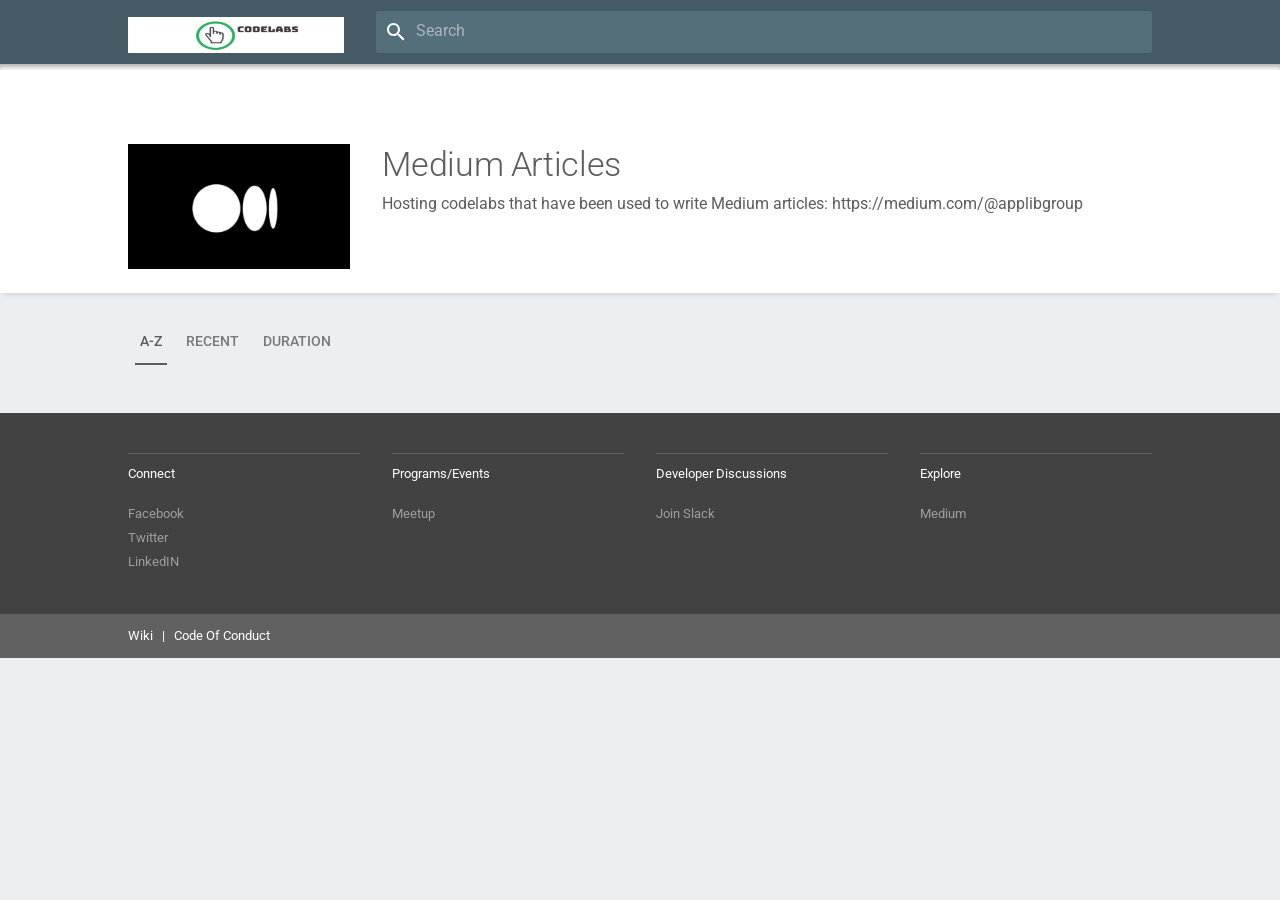
==== commit 439d0f62: "Add files via upload" ====
--- a/medium.html
+++ b/medium.html
@@ -135,27 +135,6 @@
 
       <card-sorter id="cards" class="site-width">
         
-          
-            
-            <a href="/codelabs/how-to-write-a-codelab/index.html?index=..%2F..medium" on-tap="navigate"
-               class="codelab-card category-sample"
-               data-category="sample"
-               data-title="How to Write a Codelab"
-               data-duration="2"
-               data-updated="2021-05-19T20:21:31+05:30"
-               data-tags="medium"
-               data-pin="">
-              <div class="description">How to Write a Codelab</div>
-              <div class="card-duration">
-                <span>2 min </span>
-                <span>Updated May 19, 2021</span>
-              </div>
-              <div class="card-footer">
-                <div class="category-icon sample-icon"></div>
-                <paper-button class="sample-bg">Start</paper-button>
-              </div>
-            </a>
-          
       </card-sorter>
 
       <div id="loading-placeholder" class="site-width">
@@ -168,25 +147,27 @@
         <div class="link-list">
           <label>Connect</label>
           <ul>
-            <li><a href="https://www.example.com/">Example</a></li>
+            <li><a href="https://www.facebook.com/groups/816825212509331">Facebook</a></li>
+			<li><a href="https://twitter.com/applibgroup">Twitter</a></li>
+			<li><a href="https://www.linkedin.com/company/72703896/">LinkedIN</a></li>
           </ul>
         </div>
         <div class="link-list">
-          <label>Programs</label>
+          <label>Programs/Events</label>
           <ul>
-            <li><a href="https://www.example.com/">Example</a></li>
+            <li><a href="https://www.meetup.com/application-library-engineering-group/">Meetup</a></li>
           </ul>
         </div>
         <div class="link-list">
-          <label>Developer Consoles</label>
+          <label>Developer Discussions</label>
           <ul>
-            <li><a href="https://www.example.com/">Example</a></li>
+            <li><a href="https://join.slack.com/t/applibgroup/shared_invite/zt-n5yze4r7-xnwOeUv07Lw9rYMFHRSCjw">Join Slack</a></li>
           </ul>
         </div>
         <div class="link-list">
           <label>Explore</label>
            <ul>
-            <li><a href="https://www.example.com/">Example</a></li>
+            <li><a href="https://medium.com/@applibgroup">Medium</a></li>
           </ul>
         </div>
       </div>
@@ -195,9 +176,9 @@
     <div class="footerbar">
       <div class="site-width layout horizontal center justified">
         <span>
-          <a href="https://example.com">Terms</a>
+          <a href="https://github.com/applibgroup/applibgroup/wiki">Wiki</a>
           &nbsp; | &nbsp;
-          <a href="https://example.com">Privacy</a>
+          <a href="https://github.com/applibgroup/applibgroup/wiki/Code-of-Conduct">Code Of Conduct</a>
         </span>
       </div>
     </div>
